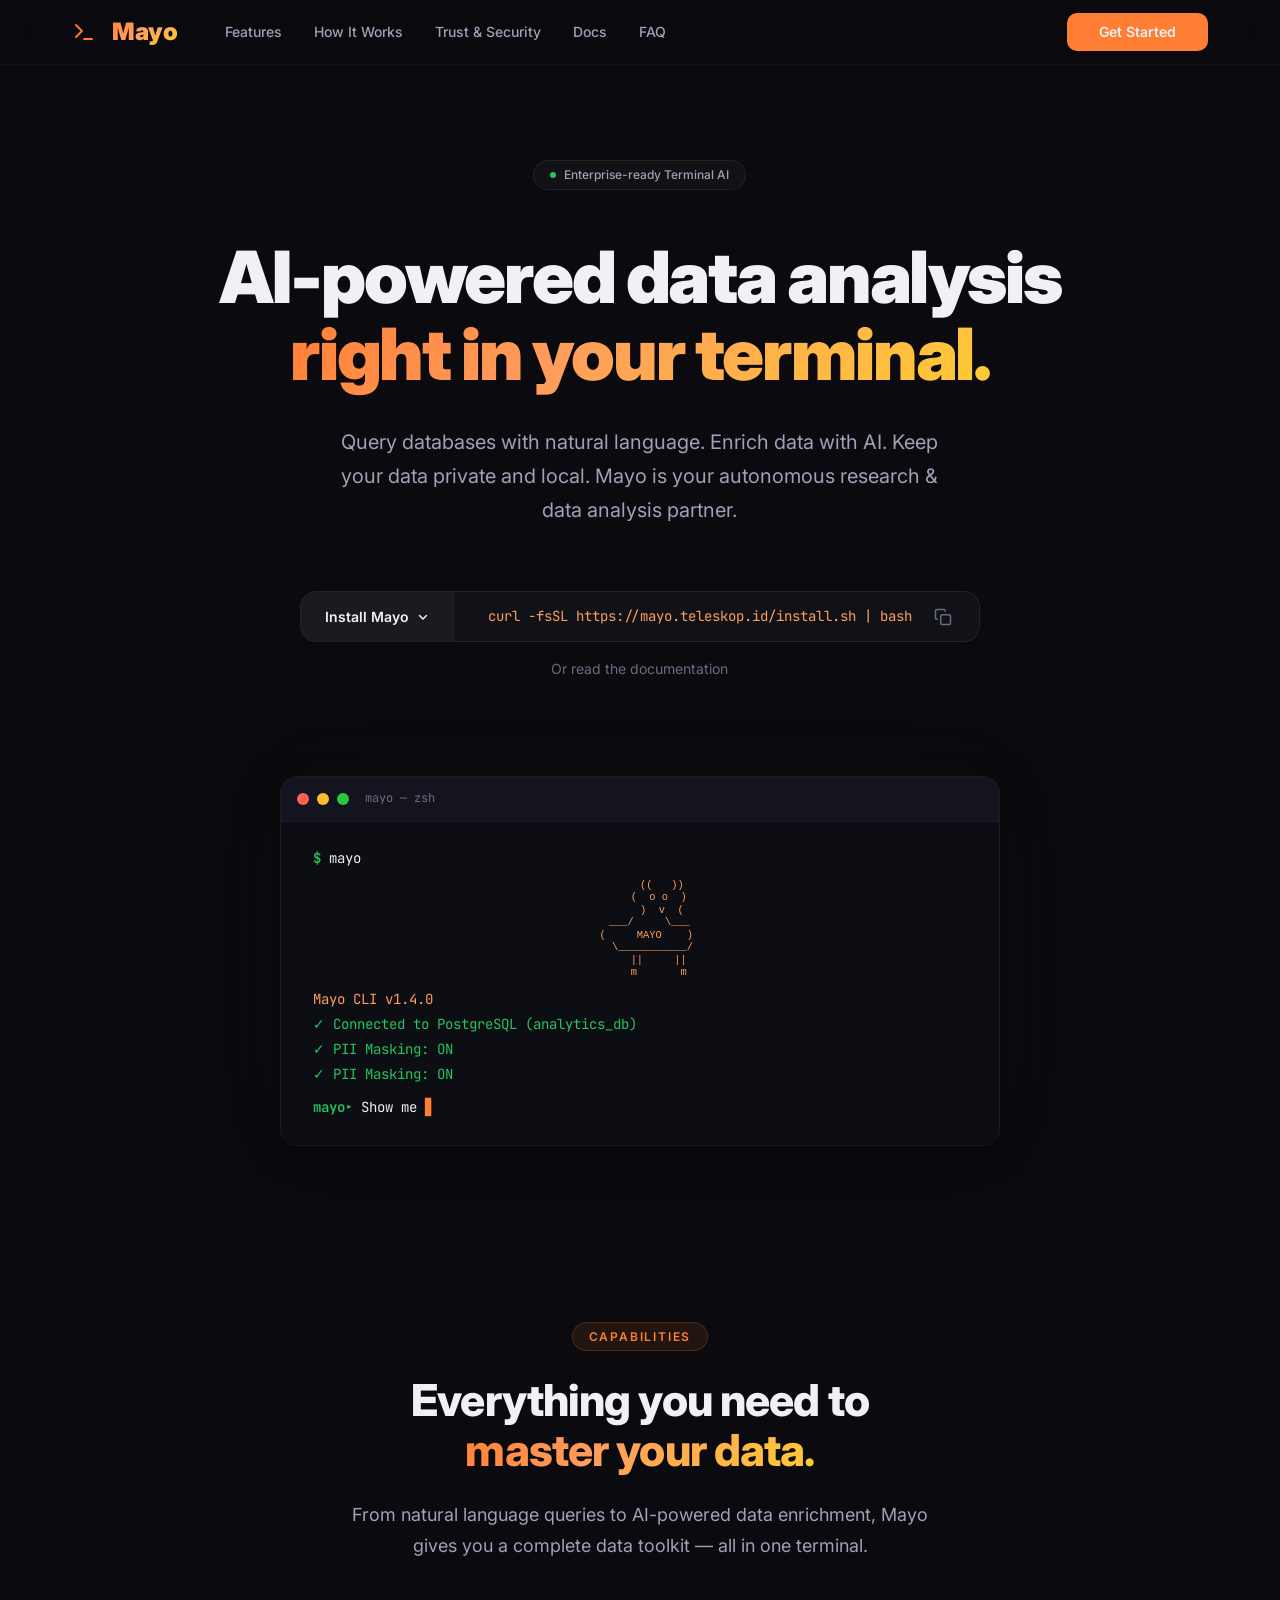
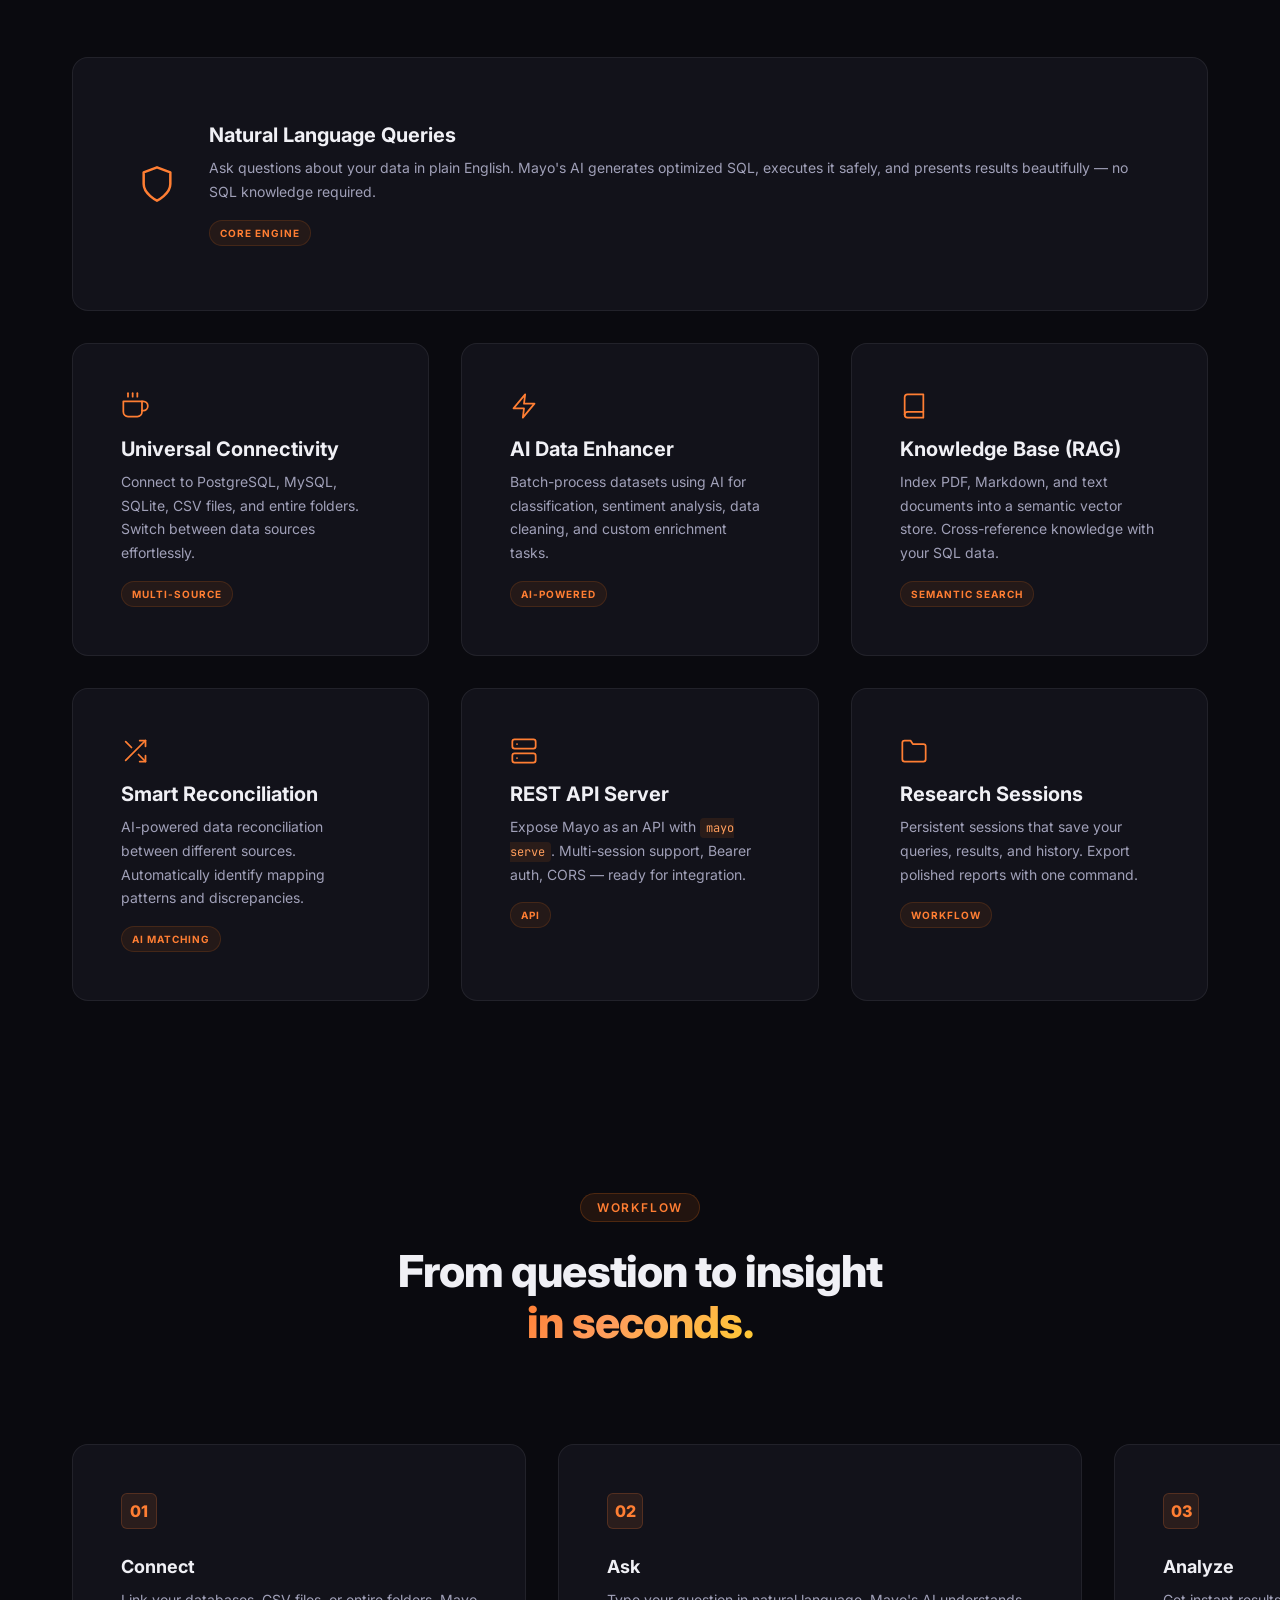
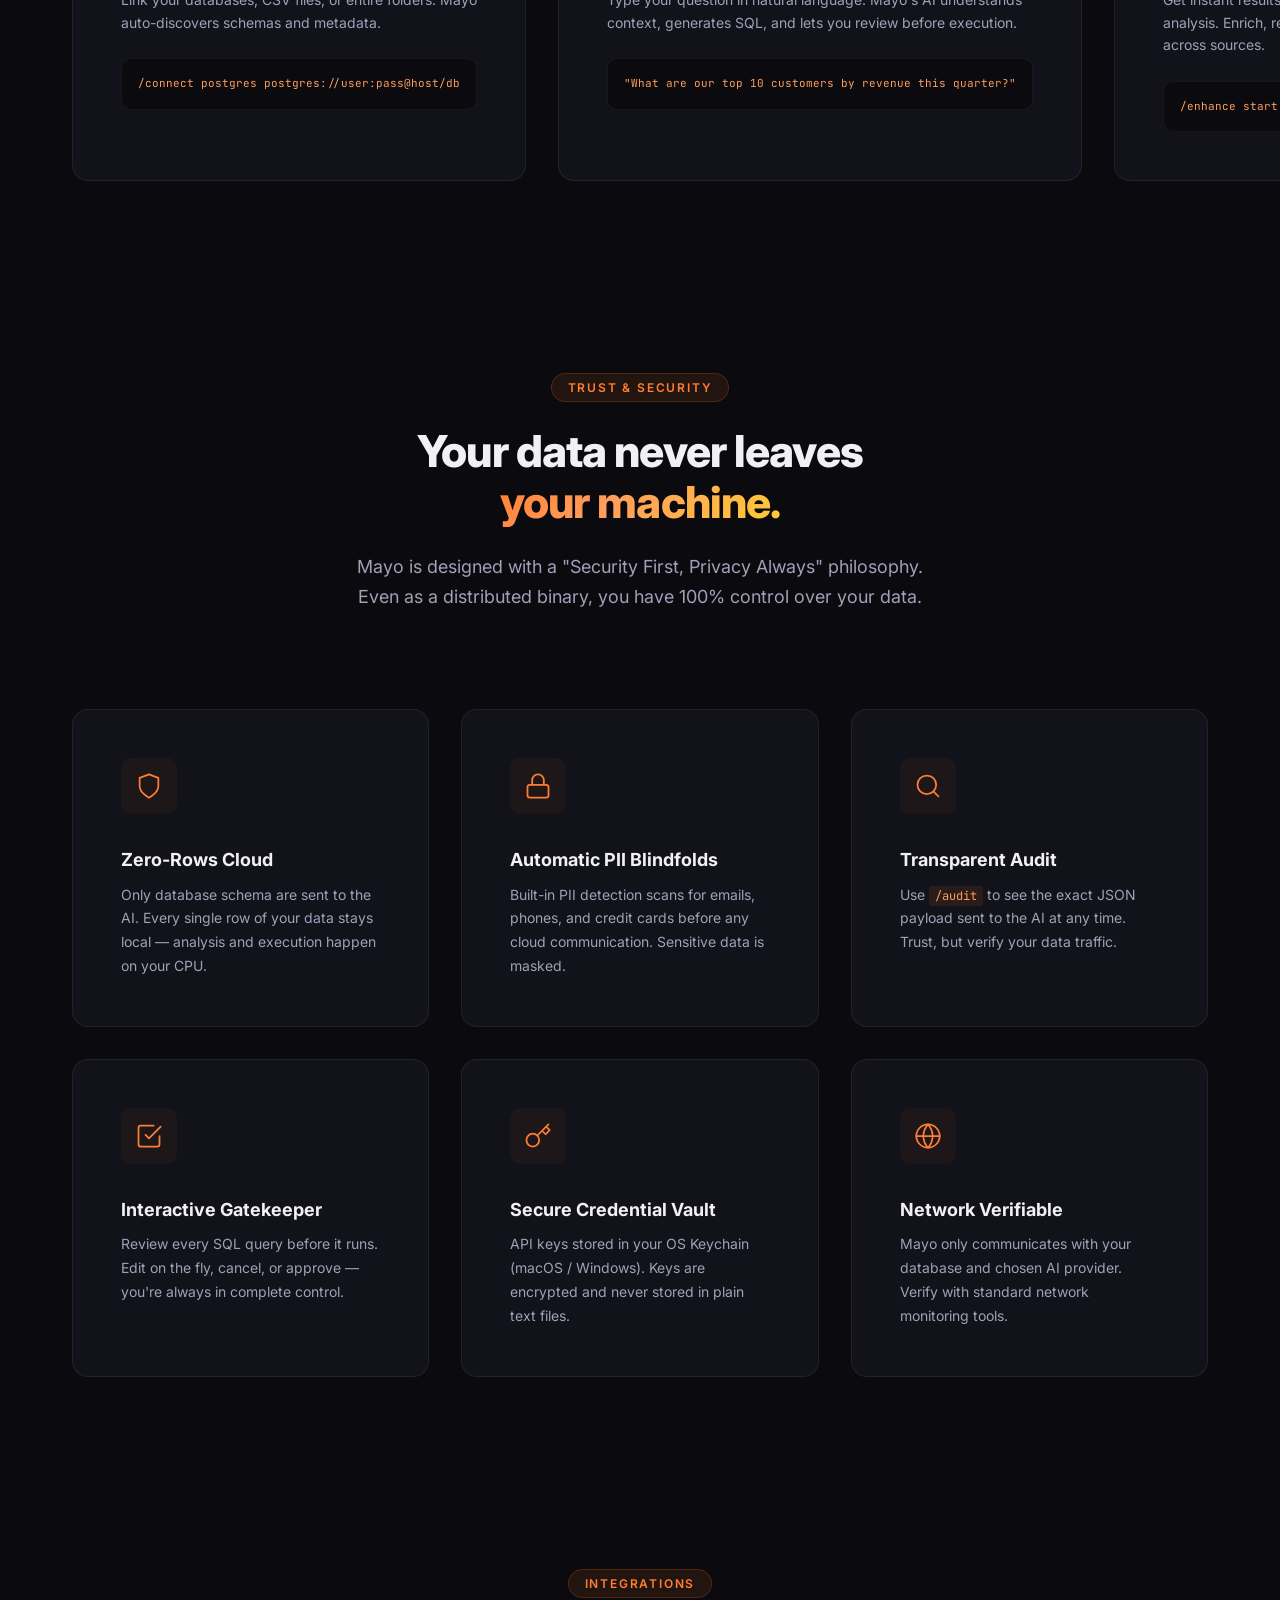
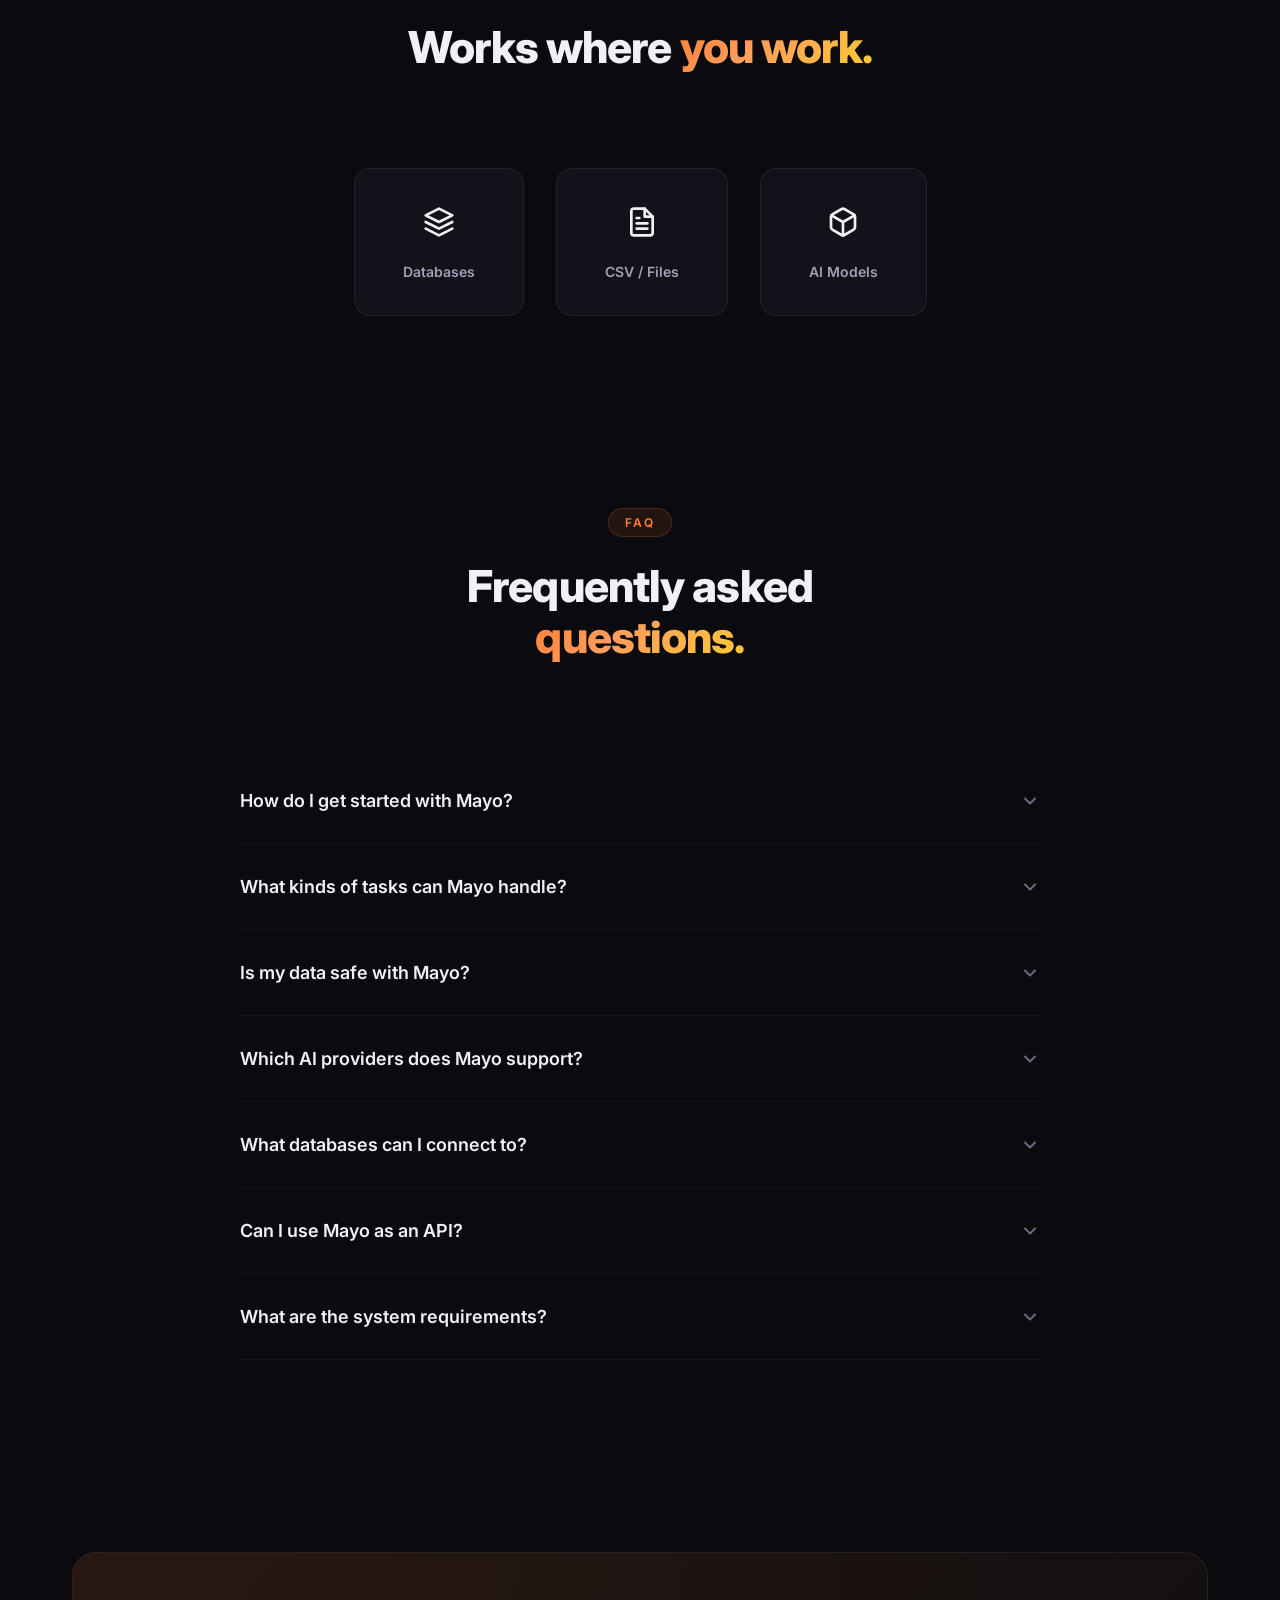
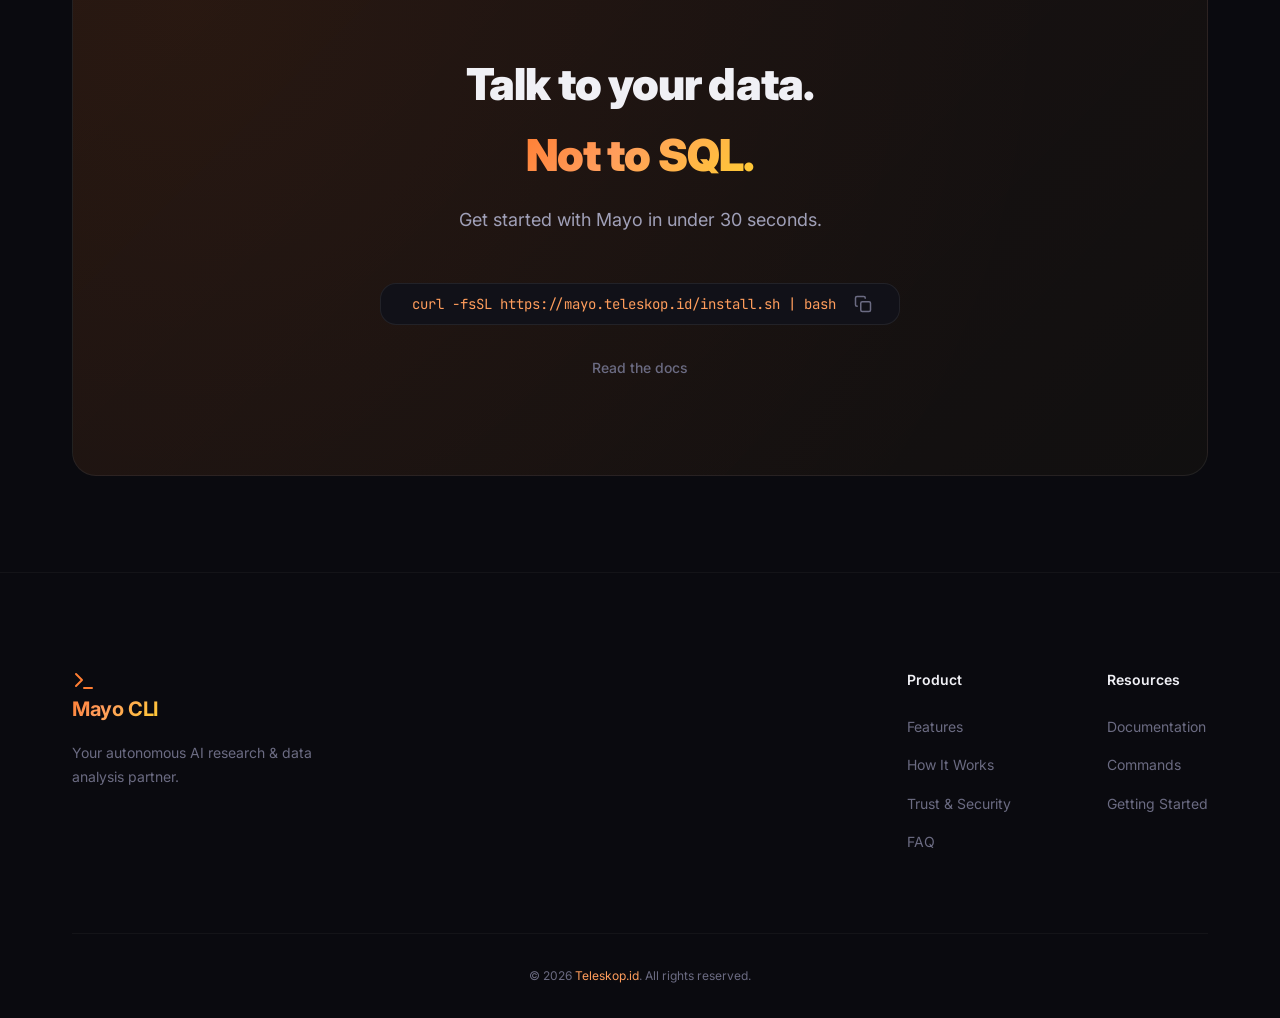
==== index.html @ 4281394a "init: first init" ====
<!DOCTYPE html>
<html lang="en">

<head>
  <meta charset="UTF-8" />
  <meta name="viewport" content="width=device-width, initial-scale=1.0" />
  <title>Mayo CLI — AI-Powered Data Analysis in Your Terminal</title>
  <meta name="description"
    content="Mayo CLI is your autonomous AI research & data analysis partner. Query databases with natural language, enrich data with AI, and keep everything private — all from your terminal." />
  <meta property="og:title" content="Mayo CLI — AI-Powered Data Analysis in Your Terminal" />
  <meta property="og:description"
    content="Your autonomous AI research & data analysis partner. Query, analyze, and enrich datasets with natural language." />
  <meta property="og:type" content="website" />
  <link rel="preconnect" href="https://fonts.googleapis.com" />
  <link rel="preconnect" href="https://fonts.gstatic.com" crossorigin />
  <link
    href="https://fonts.googleapis.com/css2?family=Inter:wght@300;400;500;600;700;800;900&family=JetBrains+Mono:wght@400;500;600&display=swap"
    rel="stylesheet" />
  <link rel="stylesheet" href="styles.css" />
</head>

<body>
  <!-- ===== NAVBAR ===== -->
  <nav class="navbar" id="navbar">
    <div class="nav-container">
      <a href="/" class="nav-logo">
        <span class="logo-icon">
          <svg width="24" height="24" viewBox="0 0 24 24" fill="none" stroke="currentColor" stroke-width="1.8"
            stroke-linecap="round" stroke-linejoin="round">
            <polyline points="4 17 10 11 4 5"></polyline>
            <line x1="12" y1="19" x2="20" y2="19"></line>
          </svg>
        </span>
        <span class="logo-text">Mayo</span>
      </a>
      <div class="nav-links">
        <a href="#features" class="nav-link">Features</a>
        <a href="#how-it-works" class="nav-link">How It Works</a>
        <a href="#trust" class="nav-link">Trust & Security</a>
        <a href="docs.html" class="nav-link">Docs</a>
        <a href="#faq" class="nav-link">FAQ</a>
      </div>
      <div class="nav-spacer" style="flex: 1;"></div>
      <a href="docs.html" class="nav-cta">
        Get Started
      </a>
      <button class="nav-mobile-toggle" id="mobileToggle" aria-label="Toggle navigation">
        <span></span><span></span><span></span>
      </button>
    </div>
    <!-- Mobile menu -->
    <div class="nav-mobile-menu" id="mobileMenu">
      <a href="#features" class="nav-link">Features</a>
      <a href="#how-it-works" class="nav-link">How It Works</a>
      <a href="#trust" class="nav-link">Trust & Security</a>
      <a href="docs.html" class="nav-link">Docs</a>
      <a href="#faq" class="nav-link">FAQ</a>
    </div>
  </nav>

  <!-- ===== HERO ===== -->
  <section class="hero" id="hero">
    <div class="hero-glow"></div>
    <div class="hero-pattern"></div>
    <div class="hero-container">
      <div class="hero-badge">
        <span class="badge-dot"></span>
        Enterprise-ready Terminal AI
      </div>
      <h1 class="hero-title">
        AI-powered data analysis<br />
        <span class="hero-gradient-text">right in your terminal.</span>
      </h1>
      <p class="hero-subtitle">
        Query databases with natural language. Enrich data with AI. Keep your data private and local.
        Mayo is your autonomous research & data analysis partner.
      </p>

      <!-- INSTALL COMMAND -->
      <div class="install-section" id="install">
        <div class="install-box">
          <div class="install-dropdown">
            <button class="install-dropdown-btn" id="installDropdownBtn">
              <span id="installLabel">Install Mayo</span>
              <svg width="12" height="12" viewBox="0 0 12 12" fill="currentColor">
                <path d="M2.5 4.5L6 8L9.5 4.5" stroke="currentColor" stroke-width="1.5" stroke-linecap="round"
                  stroke-linejoin="round" fill="none" />
              </svg>
            </button>
            <div class="install-dropdown-menu" id="installDropdownMenu">
              <button class="install-option active" data-cmd="curl -fsSL https://mayo.teleskop.id/install.sh | bash"
                data-label="macOS / Linux">macOS / Linux</button>
              <button class="install-option" data-cmd="mayo /wizard" data-label="Quick Init">Quick Init</button>
            </div>
          </div>
          <div class="install-command-wrap">
            <code class="install-command"
              id="installCommand">curl -fsSL https://mayo.teleskop.id/install.sh | bash</code>
            <button class="install-copy-btn" id="installCopyBtn" aria-label="Copy install command">
              <svg class="copy-icon" width="18" height="18" viewBox="0 0 24 24" fill="none" stroke="currentColor"
                stroke-width="2">
                <rect x="9" y="9" width="13" height="13" rx="2" ry="2" />
                <path d="M5 15H4a2 2 0 0 1-2-2V4a2 2 0 0 1 2-2h9a2 2 0 0 1 2 2v1" />
              </svg>
              <svg class="check-icon hidden" width="18" height="18" viewBox="0 0 24 24" fill="none"
                stroke="currentColor" stroke-width="2.5">
                <polyline points="20 6 9 17 4 12" />
              </svg>
            </button>
          </div>
        </div>
        <a href="docs.html" class="install-docs-link">Or read the documentation</a>
      </div>

      <!-- TERMINAL PREVIEW -->
      <div class="terminal-preview">
        <div class="terminal-bar">
          <div class="terminal-dots">
            <span class="dot red"></span>
            <span class="dot yellow"></span>
            <span class="dot green"></span>
          </div>
          <span class="terminal-title">mayo — zsh</span>
        </div>
        <div class="terminal-body" id="terminalBody">
          <div class="term-line">
            <span class="term-prompt">$</span>
            <span class="term-cmd" id="termCmd">mayo</span>
            <span class="term-cursor" id="termCursor">▊</span>
          </div>
          <div class="term-output hidden" id="termOutput">
            <pre class="ascii-art">
       ((   ))
      (  o o  )
       )  v  (
   ___/     \___
  (     MAYO    )
    \___________/
      ||     ||
      m       m</pre>
            <div class="term-line"><span class="term-info">Mayo CLI v1.4.0</span></div>
            <div class="term-line"><span class="term-success">✓ Connected to PostgreSQL (analytics_db)</span></div>
            <div class="term-line"><span class="term-success">✓ PII Masking: ON</span></div>
            <div class="term-line"><span class="term-success">✓ PII Masking: ON</span></div>
            <div class="term-line term-spacer"></div>
            <div class="term-line">
              <span class="term-prompt">mayo▸</span>
              <span class="term-user-input" id="termQuery"></span>
              <span class="term-cursor" id="termCursor2">▊</span>
            </div>
            <div class="term-response hidden" id="termResponse">
              <div class="term-line"><span class="term-muted">Generating SQL...</span></div>
              <div class="term-line"><span class="term-sql">SELECT department, COUNT(*) as total, AVG(salary) as
                  avg_salary</span></div>
              <div class="term-line"><span class="term-sql">FROM employees GROUP BY department ORDER BY total DESC LIMIT
                  10;</span></div>
              <div class="term-line term-spacer"></div>
              <div class="term-line"><span class="term-success">✓ 10 rows returned in 0.23s</span></div>
              <table class="term-table">
                <tr>
                  <th>department</th>
                  <th>total</th>
                  <th>avg_salary</th>
                </tr>
                <tr>
                  <td>Engineering</td>
                  <td>245</td>
                  <td>125,000</td>
                </tr>
                <tr>
                  <td>Sales</td>
                  <td>189</td>
                  <td>95,000</td>
                </tr>
                <tr>
                  <td>Marketing</td>
                  <td>134</td>
                  <td>88,000</td>
                </tr>
              </table>
            </div>
          </div>
        </div>
      </div>
    </div>
  </section>

  <!-- ===== FEATURES ===== -->
  <section class="features" id="features">
    <div class="section-container">
      <div class="section-header">
        <span class="section-tag">Capabilities</span>
        <h2 class="section-title">Everything you need to<br /><span class="gradient-text">master your data.</span></h2>
        <p class="section-subtitle">From natural language queries to AI-powered data enrichment, Mayo gives you a
          complete data toolkit — all in one terminal.</p>
      </div>
      <div class="features-grid">
        <div class="feature-card feature-card-large">
          <div class="feature-icon">
            <svg viewBox="0 0 24 24" fill="none" stroke="currentColor" stroke-width="1.5" stroke-linecap="round"
              stroke-linejoin="round">
              <path d="M12 22s8-4 8-10V5l-8-3-8 3v7c0 6 8 10 8 10z" />
            </svg>
          </div>
          <div class="feature-content">
            <h3>Natural Language Queries</h3>
            <p>Ask questions about your data in plain English. Mayo's AI generates optimized SQL, executes it safely,
              and presents results beautifully — no SQL knowledge required.</p>
            <div class="feature-tag">CORE ENGINE</div>
          </div>
        </div>
        <div class="feature-card">
          <div class="feature-icon">
            <svg viewBox="0 0 24 24" fill="none" stroke="currentColor" stroke-width="1.5" stroke-linecap="round"
              stroke-linejoin="round">
              <path d="M18 8h1a4 4 0 0 1 0 8h-1" />
              <path d="M2 8h16v9a4 4 0 0 1-4 4H6a4 4 0 0 1-4-4V8z" />
              <line x1="6" y1="1" x2="6" y2="4" />
              <line x1="10" y1="1" x2="10" y2="4" />
              <line x1="14" y1="1" x2="14" y2="4" />
            </svg>
          </div>
          <h3>Universal Connectivity</h3>
          <p>Connect to PostgreSQL, MySQL, SQLite, CSV files, and entire folders. Switch between data sources
            effortlessly.</p>
          <div class="feature-tag">MULTI-SOURCE</div>
        </div>
        <div class="feature-card">
          <div class="feature-icon">
            <svg viewBox="0 0 24 24" fill="none" stroke="currentColor" stroke-width="1.5" stroke-linecap="round"
              stroke-linejoin="round">
              <polygon points="13 2 3 14 12 14 11 22 21 10 12 10 13 2" />
            </svg>
          </div>
          <h3>AI Data Enhancer</h3>
          <p>Batch-process datasets using AI for classification, sentiment analysis, data cleaning, and custom
            enrichment tasks.</p>
          <div class="feature-tag">AI-POWERED</div>
        </div>
        <div class="feature-card">
          <div class="feature-icon">
            <svg viewBox="0 0 24 24" fill="none" stroke="currentColor" stroke-width="1.5" stroke-linecap="round"
              stroke-linejoin="round">
              <path d="M4 19.5A2.5 2.5 0 0 1 6.5 17H20" />
              <path d="M6.5 2H20v20H6.5A2.5 2.5 0 0 1 4 19.5v-15A2.5 2.5 0 0 1 6.5 2z" />
            </svg>
          </div>
          <h3>Knowledge Base (RAG)</h3>
          <p>Index PDF, Markdown, and text documents into a semantic vector store. Cross-reference knowledge with your
            SQL data.</p>
          <div class="feature-tag">SEMANTIC SEARCH</div>
        </div>
        <div class="feature-card">
          <div class="feature-icon">
            <svg viewBox="0 0 24 24" fill="none" stroke="currentColor" stroke-width="1.5" stroke-linecap="round"
              stroke-linejoin="round">
              <polyline points="16 3 21 3 21 8" />
              <line x1="4" y1="20" x2="21" y2="3" />
              <polyline points="21 16 21 21 16 21" />
              <line x1="15" y1="15" x2="21" y2="21" />
              <line x1="4" y1="4" x2="9" y2="9" />
            </svg>
          </div>
          <h3>Smart Reconciliation</h3>
          <p>AI-powered data reconciliation between different sources. Automatically identify mapping patterns and
            discrepancies.</p>
          <div class="feature-tag">AI MATCHING</div>
        </div>
        <div class="feature-card">
          <div class="feature-icon">
            <svg viewBox="0 0 24 24" fill="none" stroke="currentColor" stroke-width="1.5" stroke-linecap="round"
              stroke-linejoin="round">
              <rect x="2" y="2" width="20" height="8" rx="2" ry="2" />
              <rect x="2" y="14" width="20" height="8" rx="2" ry="2" />
              <line x1="6" y1="6" x2="6.01" y2="6" />
              <line x1="6" y1="18" x2="6.01" y2="18" />
            </svg>
          </div>
          <h3>REST API Server</h3>
          <p>Expose Mayo as an API with <code>mayo serve</code>. Multi-session support, Bearer auth, CORS — ready for
            integration.</p>
          <div class="feature-tag">API</div>
        </div>
        <div class="feature-card">
          <div class="feature-icon">
            <svg viewBox="0 0 24 24" fill="none" stroke="currentColor" stroke-width="1.5" stroke-linecap="round"
              stroke-linejoin="round">
              <path d="M22 19a2 2 0 0 1-2 2H4a2 2 0 0 1-2-2V5a2 2 0 0 1 2-2h5l2 3h9a2 2 0 0 1 2 2z" />
            </svg>
          </div>
          <h3>Research Sessions</h3>
          <p>Persistent sessions that save your queries, results, and history. Export polished reports with
            one command.</p>
          <div class="feature-tag">WORKFLOW</div>
        </div>
      </div>
    </div>
  </section>

  <!-- ===== HOW IT WORKS ===== -->
  <section class="how-it-works" id="how-it-works">
    <div class="section-container">
      <div class="section-header">
        <span class="section-tag">Workflow</span>
        <h2 class="section-title">From question to insight<br /><span class="gradient-text">in seconds.</span></h2>
      </div>
      <div class="steps-grid">
        <div class="step-card">
          <div class="step-number">01</div>
          <h3>Connect</h3>
          <p>Link your databases, CSV files, or entire folders. Mayo auto-discovers schemas and metadata.</p>
          <div class="step-code">
            <code>/connect postgres postgres://user:pass@host/db</code>
          </div>
        </div>
        <div class="step-card">
          <div class="step-number">02</div>
          <h3>Ask</h3>
          <p>Type your question in natural language. Mayo's AI understands context, generates SQL, and lets you review
            before execution.</p>
          <div class="step-code">
            <code>"What are our top 10 customers by revenue this quarter?"</code>
          </div>
        </div>
        <div class="step-card">
          <div class="step-number">03</div>
          <h3>Analyze</h3>
          <p>Get instant results with optional AI-powered analysis. Enrich, reconcile, and cross-reference across
            sources.</p>
          <div class="step-code">
            <code>/enhance start --prompt "Classify sentiment"</code>
          </div>
        </div>
        <div class="step-card">
          <div class="step-number">04</div>
          <h3>Share</h3>
          <p>Export beautiful markdown reports, share via API, or save results for later research sessions.</p>
          <div class="step-code">
            <code>/share quarterly_analysis.md</code>
          </div>
        </div>
      </div>
    </div>
  </section>

  <!-- ===== TRUST & SECURITY ===== -->
  <section class="trust" id="trust">
    <div class="section-container">
      <div class="section-header">
        <span class="section-tag">Trust & Security</span>
        <h2 class="section-title">Your data never leaves<br /><span class="gradient-text">your machine.</span></h2>
        <p class="section-subtitle">Mayo is designed with a "Security First, Privacy Always" philosophy. Even as a
          distributed binary, you have 100% control over your data.</p>
      </div>
      <div class="trust-grid">
        <div class="trust-card">
          <div class="trust-icon">
            <svg viewBox="0 0 24 24" fill="none" stroke="currentColor" stroke-width="1.5" stroke-linecap="round"
              stroke-linejoin="round">
              <path d="M12 22s8-4 8-10V5l-8-3-8 3v7c0 6 8 10 8 10z" />
            </svg>
          </div>
          <h3>Zero-Rows Cloud</h3>
          <p>Only database schema are sent to the AI. Every single row of your data stays local
            — analysis and execution happen on your CPU.</p>
        </div>
        <div class="trust-card">
          <div class="trust-icon">
            <svg viewBox="0 0 24 24" fill="none" stroke="currentColor" stroke-width="1.5" stroke-linecap="round"
              stroke-linejoin="round">
              <rect x="3" y="11" width="18" height="11" rx="2" ry="2" />
              <path d="M7 11V7a5 5 0 0 1 10 0v4" />
            </svg>
          </div>
          <h3>Automatic PII Blindfolds</h3>
          <p>Built-in PII detection scans for emails, phones, and credit cards before any cloud communication. Sensitive
            data is masked.</p>
        </div>
        <div class="trust-card">
          <div class="trust-icon">
            <svg viewBox="0 0 24 24" fill="none" stroke="currentColor" stroke-width="1.5" stroke-linecap="round"
              stroke-linejoin="round">
              <circle cx="11" cy="11" r="8" />
              <line x1="21" y1="21" x2="16.65" y2="16.65" />
            </svg>
          </div>
          <h3>Transparent Audit</h3>
          <p>Use <code>/audit</code> to see the exact JSON payload sent to the AI at any time. Trust, but verify your
            data traffic.</p>
        </div>
        <div class="trust-card">
          <div class="trust-icon">
            <svg viewBox="0 0 24 24" fill="none" stroke="currentColor" stroke-width="1.5" stroke-linecap="round"
              stroke-linejoin="round">
              <polyline points="9 11 12 14 22 4" />
              <path d="M21 12v7a2 2 0 0 1-2 2H5a2 2 0 0 1-2-2V5a2 2 0 0 1 2-2h11" />
            </svg>
          </div>
          <h3>Interactive Gatekeeper</h3>
          <p>Review every SQL query before it runs. Edit on the fly, cancel, or approve — you're always in complete
            control.</p>
        </div>
        <div class="trust-card">
          <div class="trust-icon">
            <svg viewBox="0 0 24 24" fill="none" stroke="currentColor" stroke-width="1.5" stroke-linecap="round"
              stroke-linejoin="round">
              <path
                d="M21 2l-2 2m-7.61 7.61a5.5 5.5 0 1 1-7.778 7.778 5.5 5.5 0 0 1 7.777-7.777zm0 0L15.5 7.5m0 0l3 3L22 7l-3-3m-3.5 3.5L19 4" />
            </svg>
          </div>
          <h3>Secure Credential Vault</h3>
          <p>API keys stored in your OS Keychain (macOS / Windows). Keys are encrypted and never stored in plain text
            files.</p>
        </div>
        <div class="trust-card">
          <div class="trust-icon">
            <svg viewBox="0 0 24 24" fill="none" stroke="currentColor" stroke-width="1.5" stroke-linecap="round"
              stroke-linejoin="round">
              <circle cx="12" cy="12" r="10" />
              <line x1="2" y1="12" x2="22" y2="12" />
              <path d="M12 2a15.3 15.3 0 0 1 4 10 15.3 15.3 0 0 1-4 10 15.3 15.3 0 0 1-4-10 15.3 15.3 0 0 1 4-10z" />
            </svg>
          </div>
          <h3>Network Verifiable</h3>
          <p>Mayo only communicates with your database and chosen AI provider. Verify with standard network monitoring
            tools.</p>
        </div>
      </div>
    </div>
  </section>

  <!-- ===== SUPPORTED INTEGRATIONS ===== -->
  <section class="integrations" id="integrations">
    <div class="section-container">
      <div class="section-header">
        <span class="section-tag">Integrations</span>
        <h2 class="section-title">Works where <span class="gradient-text">you work.</span></h2>
      </div>
      <div class="integrations-row">
        <div class="integration-item">
          <div class="integration-icon">
            <svg width="32" height="32" viewBox="0 0 24 24" fill="none" stroke="currentColor" stroke-width="2"
              stroke-linecap="round" stroke-linejoin="round">
              <path d="M12 2L2 7l10 5 10-5-10-5z"></path>
              <path d="M2 17l10 5 10-5"></path>
              <path d="M2 12l10 5 10-5"></path>
            </svg>
          </div>
          <span>Databases</span>
        </div>
        <div class="integration-item">
          <div class="integration-icon">
            <svg width="32" height="32" viewBox="0 0 24 24" fill="none" stroke="currentColor" stroke-width="2"
              stroke-linecap="round" stroke-linejoin="round">
              <path d="M14 2H6a2 2 0 0 0-2 2v16a2 2 0 0 0 2 2h12a2 2 0 0 0 2-2V8z"></path>
              <polyline points="14 2 14 8 20 8"></polyline>
              <line x1="16" y1="13" x2="8" y2="13"></line>
              <line x1="16" y1="17" x2="8" y2="17"></line>
              <polyline points="10 9 9 9 8 9"></polyline>
            </svg>
          </div>
          <span>CSV / Files</span>
        </div>
        <div class="integration-item">
          <div class="integration-icon">
            <svg width="32" height="32" viewBox="0 0 24 24" fill="none" stroke="currentColor" stroke-width="2"
              stroke-linecap="round" stroke-linejoin="round">
              <path
                d="M21 16V8a2 2 0 0 0-1-1.73l-7-4a2 2 0 0 0-2 0l-7 4A2 2 0 0 0 3 8v8a2 2 0 0 0 1 1.73l7 4a2 2 0 0 0 2 0l7-4A2 2 0 0 0 21 16z">
              </path>
              <polyline points="3.27 6.96 12 12.01 20.73 6.96"></polyline>
              <line x1="12" y1="22.08" x2="12" y2="12"></line>
            </svg>
          </div>
          <span>AI Models</span>
        </div>
      </div>
    </div>
  </section>

  <!-- ===== FAQ ===== -->
  <section class="faq" id="faq">
    <div class="section-container">
      <div class="section-header">
        <span class="section-tag">FAQ</span>
        <h2 class="section-title">Frequently asked<br /><span class="gradient-text">questions.</span></h2>
      </div>
      <div class="faq-list">
        <div class="faq-item">
          <button class="faq-question" id="faq-1">
            <span>How do I get started with Mayo?</span>
            <svg class="faq-chevron" width="20" height="20" viewBox="0 0 20 20" fill="none">
              <path d="M5 7.5L10 12.5L15 7.5" stroke="currentColor" stroke-width="2" stroke-linecap="round"
                stroke-linejoin="round" />
            </svg>
          </button>
          <div class="faq-answer">
            <p>Install Mayo via the install script, <code>go install</code>, or by building from source. Then run
              <code>mayo</code> to start the interactive shell and use <code>/wizard</code> for guided setup — it walks
              you through configuring your AI provider and connecting your first data source.
            </p>
          </div>
        </div>
        <div class="faq-item">
          <button class="faq-question" id="faq-2">
            <span>What kinds of tasks can Mayo handle?</span>
            <svg class="faq-chevron" width="20" height="20" viewBox="0 0 20 20" fill="none">
              <path d="M5 7.5L10 12.5L15 7.5" stroke="currentColor" stroke-width="2" stroke-linecap="round"
                stroke-linejoin="round" />
            </svg>
          </button>
          <div class="faq-answer">
            <p>Mayo handles natural language database queries, data reconciliation, AI-powered data enrichment
              (sentiment analysis, classification, cleaning), document indexing (RAG), cross-source JOINs (e.g.,
              Postgres + CSV), and polished report generation.</p>
          </div>
        </div>
        <div class="faq-item">
          <button class="faq-question" id="faq-3">
            <span>Is my data safe with Mayo?</span>
            <svg class="faq-chevron" width="20" height="20" viewBox="0 0 20 20" fill="none">
              <path d="M5 7.5L10 12.5L15 7.5" stroke="currentColor" stroke-width="2" stroke-linecap="round"
                stroke-linejoin="round" />
            </svg>
          </button>
          <div class="faq-answer">
            <p>Absolutely. Mayo operates with a "Zero-Rows Cloud" policy — only schema metadata leaves your machine. PII
              is automatically masked, credentials are stored in your OS keychain, and you can audit every payload sent
              to the AI. Your actual data rows never leave your local environment.</p>
          </div>
        </div>
        <div class="faq-item">
          <button class="faq-question" id="faq-4">
            <span>Which AI providers does Mayo support?</span>
            <svg class="faq-chevron" width="20" height="20" viewBox="0 0 20 20" fill="none">
              <path d="M5 7.5L10 12.5L15 7.5" stroke="currentColor" stroke-width="2" stroke-linecap="round"
                stroke-linejoin="round" />
            </svg>
          </button>
          <div class="faq-answer">
            <p>Mayo supports OpenAI (GPT-4, etc.), Google Gemini, Anthropic Claude, and Groq. You can switch providers
              and models at any time during a session using the <code>/model</code> command.</p>
          </div>
        </div>
        <div class="faq-item">
          <button class="faq-question" id="faq-5">
            <span>What databases can I connect to?</span>
            <svg class="faq-chevron" width="20" height="20" viewBox="0 0 20 20" fill="none">
              <path d="M5 7.5L10 12.5L15 7.5" stroke="currentColor" stroke-width="2" stroke-linecap="round"
                stroke-linejoin="round" />
            </svg>
          </button>
          <div class="faq-answer">
            <p>Mayo supports PostgreSQL, MySQL, SQLite databases, as well as CSV files and entire folders. You can
              connect multiple sources simultaneously and even perform cross-source JOINs via the in-memory engine.</p>
          </div>
        </div>
        <div class="faq-item">
          <button class="faq-question" id="faq-6">
            <span>Can I use Mayo as an API?</span>
            <svg class="faq-chevron" width="20" height="20" viewBox="0 0 20 20" fill="none">
              <path d="M5 7.5L10 12.5L15 7.5" stroke="currentColor" stroke-width="2" stroke-linecap="round"
                stroke-linejoin="round" />
            </svg>
          </button>
          <div class="faq-answer">
            <p>Yes! Run <code>mayo serve --port 8080</code> to start a secured REST API server with multi-session
              support, Bearer token authentication, and CORS. Integrate Mayo's capabilities into any application.</p>
          </div>
        </div>
        <div class="faq-item">
          <button class="faq-question" id="faq-7">
            <span>What are the system requirements?</span>
            <svg class="faq-chevron" width="20" height="20" viewBox="0 0 20 20" fill="none">
              <path d="M5 7.5L10 12.5L15 7.5" stroke="currentColor" stroke-width="2" stroke-linecap="round"
                stroke-linejoin="round" />
            </svg>
          </button>
          <div class="faq-answer">
            <p>Mayo requires macOS, Linux, or Windows with SQLite3 installed and an API key for at least one supported
              AI provider (OpenAI, Gemini, Anthropic, or Groq). If building from source, Go 1.21+ is required.</p>
          </div>
        </div>
      </div>
    </div>
  </section>

  <!-- ===== CTA BOTTOM ===== -->
  <section class="cta-bottom">
    <div class="section-container">
      <div class="cta-inner">
        <h2>Talk to your data.<br /><span class="gradient-text">Not to SQL.</span></h2>
        <p>Get started with Mayo in under 30 seconds.</p>
        <div class="install-box cta-install-box">
          <div class="install-command-wrap">
            <code class="install-command">curl -fsSL https://mayo.teleskop.id/install.sh | bash</code>
            <button class="install-copy-btn" id="ctaCopyBtn" aria-label="Copy install command">
              <svg class="copy-icon" width="18" height="18" viewBox="0 0 24 24" fill="none" stroke="currentColor"
                stroke-width="2">
                <rect x="9" y="9" width="13" height="13" rx="2" ry="2" />
                <path d="M5 15H4a2 2 0 0 1-2-2V4a2 2 0 0 1 2-2h9a2 2 0 0 1 2 2v1" />
              </svg>
              <svg class="check-icon hidden" width="18" height="18" viewBox="0 0 24 24" fill="none"
                stroke="currentColor" stroke-width="2.5">
                <polyline points="20 6 9 17 4 12" />
              </svg>
            </button>
          </div>
        </div>
        <div class="cta-links">
          <a href="docs.html" class="cta-link">Read the docs</a>
        </div>
      </div>
    </div>
  </section>

  <!-- ===== FOOTER ===== -->
  <footer class="footer">
    <div class="section-container">
      <div class="footer-inner">
        <div class="footer-brand">
          <span class="logo-icon">
            <svg width="24" height="24" viewBox="0 0 24 24" fill="none" stroke="currentColor" stroke-width="2"
              stroke-linecap="round" stroke-linejoin="round">
              <polyline points="4 17 10 11 4 5"></polyline>
              <line x1="12" y1="19" x2="20" y2="19"></line>
            </svg>
          </span>
          <span class="logo-text">Mayo CLI</span>
          <p class="footer-tagline">Your autonomous AI research & data analysis partner.</p>
        </div>
        <div class="footer-links-grid">
          <div class="footer-col">
            <h4>Product</h4>
            <a href="#features">Features</a>
            <a href="#how-it-works">How It Works</a>
            <a href="#trust">Trust & Security</a>
            <a href="#faq">FAQ</a>
          </div>
          <div class="footer-col">
            <h4>Resources</h4>
            <a href="docs.html">Documentation</a>
            <a href="docs.html#commands">Commands</a>
            <a href="docs.html#getting-started">Getting Started</a>
          </div>
        </div>
      </div>
      <div class="footer-bottom">
        <p>&copy; 2026 <a href="https://teleskop.id" target="_blank" rel="noopener">Teleskop.id</a>. All rights
          reserved.</p>
      </div>
    </div>
  </footer>

  <script src="main.js"></script>
</body>

</html>
---- styles.css ----
/* ================================================
   Mayo CLI — Design System & Styles
   ================================================ */

/* ===== CSS CUSTOM PROPERTIES ===== */
:root {
  /* Colors */
  --bg-primary: #0a0a0f;
  --bg-secondary: #111118;
  --bg-card: rgba(22, 22, 32, 0.7);
  --bg-card-hover: rgba(30, 30, 45, 0.85);
  --bg-glass: rgba(255, 255, 255, 0.03);

  --text-primary: #f0f0f5;
  --text-secondary: #a0a0b8;
  --text-muted: #6b6b82;

  --accent-1: #ff7e33;
  /* More vibrant orange */
  --accent-2: #ff9d5c;
  --accent-3: #ffcc33;
  --accent-glow: rgba(255, 126, 51, 0.12);
  --accent-glow-strong: rgba(255, 126, 51, 0.25);

  --border-subtle: rgba(255, 255, 255, 0.04);
  --border-card: rgba(255, 255, 255, 0.07);
  --border-hover: rgba(255, 126, 51, 0.4);

  --gradient-primary: linear-gradient(135deg, #ff7e33, #ffcc33);
  --gradient-hero: linear-gradient(135deg, #ff7e33 0%, #ff9d5c 40%, #ffcc33 100%);
  --gradient-subtle: linear-gradient(135deg, rgba(255, 126, 51, 0.08), rgba(255, 204, 51, 0.03));

  /* Spacing */
  --space-xs: 0.25rem;
  --space-sm: 0.5rem;
  --space-md: 1rem;
  --space-lg: 1.5rem;
  --space-xl: 2rem;
  --space-2xl: 3rem;
  --space-3xl: 4rem;
  --space-4xl: 6rem;

  /* Typography */
  --font-sans: 'Inter', -apple-system, BlinkMacSystemFont, sans-serif;
  --font-mono: 'JetBrains Mono', 'Fira Code', monospace;

  --text-xs: 0.75rem;
  --text-sm: 0.875rem;
  --text-base: 1rem;
  --text-lg: 1.125rem;
  --text-xl: 1.25rem;
  --text-2xl: 1.5rem;
  --text-3xl: 2rem;
  --text-4xl: 2.75rem;
  --text-5xl: 3.5rem;
  --text-6xl: 4.5rem;

  /* Borders & Radius */
  --radius-sm: 6px;
  --radius-md: 10px;
  --radius-lg: 16px;
  --radius-xl: 24px;
  --radius-full: 9999px;

  /* Transitions */
  --transition-fast: 0.15s ease;
  --transition-base: 0.25s ease;
  --transition-slow: 0.4s ease;

  /* Shadows */
  --shadow-sm: 0 1px 2px rgba(0, 0, 0, 0.3);
  --shadow-md: 0 4px 12px rgba(0, 0, 0, 0.4);
  --shadow-lg: 0 8px 30px rgba(0, 0, 0, 0.5);
  --shadow-glow: 0 0 40px rgba(249, 115, 22, 0.15);
}

/* ===== RESET & BASE ===== */
*,
*::before,
*::after {
  margin: 0;
  padding: 0;
  box-sizing: border-box;
}

html {
  scroll-behavior: smooth;
  -webkit-font-smoothing: antialiased;
  -moz-osx-font-smoothing: grayscale;
}

body {
  font-family: var(--font-sans);
  background-color: var(--bg-primary);
  color: var(--text-primary);
  line-height: 1.6;
  overflow-x: hidden;
}

a {
  color: inherit;
  text-decoration: none;
}

code {
  font-family: var(--font-mono);
  font-size: 0.9em;
}

img {
  max-width: 100%;
  display: block;
}

/* ===== UTILITY ===== */
.hidden {
  display: none !important;
}

.gradient-text,
.hero-gradient-text {
  background: var(--gradient-hero);
  -webkit-background-clip: text;
  -webkit-text-fill-color: transparent;
  background-clip: text;
}

.section-container {
  max-width: 1200px;
  margin: 0 auto;
  padding: 0 var(--space-xl);
}

.section-header {
  text-align: center;
  margin-bottom: var(--space-4xl);
}

.section-tag {
  display: inline-block;
  font-size: var(--text-xs);
  font-weight: 600;
  text-transform: uppercase;
  letter-spacing: 0.15em;
  color: var(--accent-1);
  background: rgba(249, 115, 22, 0.1);
  border: 1px solid rgba(249, 115, 22, 0.2);
  padding: var(--space-xs) var(--space-md);
  border-radius: var(--radius-full);
  margin-bottom: var(--space-lg);
}

.section-title {
  font-size: var(--text-4xl);
  font-weight: 800;
  line-height: 1.15;
  margin-bottom: var(--space-lg);
  letter-spacing: -0.02em;
}

.section-subtitle {
  font-size: var(--text-lg);
  color: var(--text-secondary);
  max-width: 600px;
  margin: 0 auto;
  line-height: 1.7;
}

/* ===== NAVBAR ===== */
.navbar {
  position: fixed;
  top: 0;
  left: 0;
  right: 0;
  z-index: 1000;
  background: rgba(10, 10, 15, 0.8);
  backdrop-filter: blur(20px);
  -webkit-backdrop-filter: blur(20px);
  border-bottom: 1px solid var(--border-subtle);
  transition: background var(--transition-base);
}

.nav-container {
  max-width: 1200px;
  margin: 0 auto;
  padding: 0 var(--space-xl);
  height: 64px;
  display: flex;
  align-items: center;
  justify-content: space-between;
}

.nav-logo {
  display: flex;
  align-items: center;
  gap: var(--space-md);
  font-weight: 800;
  font-size: var(--text-2xl);
  margin-right: var(--space-2xl);
}

.logo-icon {
  display: flex;
  align-items: center;
}

.logo-icon svg {
  width: 24px;
  height: 24px;
  color: var(--accent-1);
}

.logo-text {
  background: var(--gradient-hero);
  -webkit-background-clip: text;
  -webkit-text-fill-color: transparent;
  background-clip: text;
  font-weight: 900;
  letter-spacing: -0.02em;
}

.nav-links {
  display: flex;
  align-items: center;
  gap: var(--space-xl);
}

.nav-link {
  font-size: var(--text-sm);
  color: var(--text-secondary);
  font-weight: 500;
  transition: color var(--transition-fast);
  position: relative;
}

.nav-link:hover {
  color: var(--text-primary);
}

.nav-link::after {
  content: '';
  position: absolute;
  bottom: -4px;
  left: 0;
  width: 0;
  height: 2px;
  background: var(--gradient-primary);
  border-radius: 1px;
  transition: width var(--transition-base);
}

.nav-link:hover::after {
  width: 100%;
}

.nav-cta {
  display: flex;
  align-items: center;
  gap: var(--space-sm);
  font-size: var(--text-sm);
  font-weight: 600;
  color: var(--text-primary);
  padding: var(--space-sm) var(--space-xl);
  background: var(--accent-1);
  border-radius: var(--radius-md);
  transition: all var(--transition-fast);
  border: none;
}

.nav-cta:hover {
  background: var(--accent-2);
  transform: translateY(-2px);
  box-shadow: 0 8px 20px rgba(255, 126, 51, 0.4);
}

.nav-mobile-toggle {
  display: none;
  flex-direction: column;
  gap: 5px;
  background: none;
  border: none;
  cursor: pointer;
  padding: var(--space-sm);
}

.nav-mobile-toggle span {
  display: block;
  width: 22px;
  height: 2px;
  background: var(--text-secondary);
  border-radius: 1px;
  transition: all var(--transition-fast);
}

.nav-mobile-menu {
  display: none;
  flex-direction: column;
  gap: var(--space-md);
  padding: var(--space-lg) var(--space-xl) var(--space-xl);
  border-top: 1px solid var(--border-subtle);
}

.nav-mobile-menu.active {
  display: flex;
}

/* ===== HERO ===== */
.hero {
  position: relative;
  padding: 160px 0 80px;
  overflow: hidden;
  min-height: 100vh;
  display: flex;
  align-items: center;
}

.hero-pattern {
  position: absolute;
  top: 0;
  left: 0;
  right: 0;
  bottom: 0;
  background-image: radial-gradient(var(--border-subtle) 1px, transparent 1px);
  background-size: 32px 32px;
  mask-image: linear-gradient(to bottom, black, transparent);
  -webkit-mask-image: linear-gradient(to bottom, black, transparent);
  pointer-events: none;
  z-index: 0;
}

@keyframes pulseGlow {

  0%,
  100% {
    opacity: 0.5;
    transform: translateX(-50%) scale(1);
  }

  50% {
    opacity: 0.8;
    transform: translateX(-50%) scale(1.1);
  }
}

.hero-container {
  max-width: 1200px;
  margin: 0 auto;
  padding: 0 var(--space-xl);
  text-align: center;
  position: relative;
  z-index: 2;
  /* Bring above pattern */
}

.hero-badge {
  display: inline-flex;
  align-items: center;
  gap: var(--space-sm);
  font-size: var(--text-xs);
  font-weight: 500;
  color: var(--text-secondary);
  background: var(--bg-glass);
  border: 1px solid var(--border-card);
  padding: var(--space-xs) var(--space-md);
  border-radius: var(--radius-full);
  margin-bottom: var(--space-2xl);
  animation: fadeInUp 0.6s ease;
}

.badge-dot {
  width: 6px;
  height: 6px;
  border-radius: 50%;
  background: #22c55e;
  animation: blink 2s infinite;
}

@keyframes blink {

  0%,
  100% {
    opacity: 1;
  }

  50% {
    opacity: 0.3;
  }
}

.hero-title {
  font-size: var(--text-6xl);
  font-weight: 900;
  line-height: 1.08;
  letter-spacing: -0.03em;
  margin-bottom: var(--space-xl);
  animation: fadeInUp 0.6s ease 0.1s both;
}

.hero-subtitle {
  font-size: var(--text-xl);
  color: var(--text-secondary);
  max-width: 640px;
  margin: 0 auto var(--space-3xl);
  line-height: 1.7;
  animation: fadeInUp 0.6s ease 0.2s both;
}

@keyframes fadeInUp {
  from {
    opacity: 0;
    transform: translateY(20px);
  }

  to {
    opacity: 1;
    transform: translateY(0);
  }
}

/* ===== INSTALL SECTION ===== */
.install-section {
  margin-bottom: var(--space-4xl);
  animation: fadeInUp 0.6s ease 0.3s both;
}

.install-box {
  display: flex;
  align-items: stretch;
  background: var(--bg-secondary);
  border: 1px solid var(--border-card);
  border-radius: var(--radius-lg);
  max-width: 680px;
  margin: 0 auto;
  overflow: hidden;
  transition: border-color var(--transition-base), box-shadow var(--transition-base);
}

.install-box:hover {
  border-color: var(--border-hover);
  box-shadow: var(--shadow-glow);
}

.install-dropdown {
  position: relative;
  flex-shrink: 0;
}

.install-dropdown-btn {
  display: flex;
  align-items: center;
  gap: var(--space-sm);
  height: 100%;
  padding: var(--space-md) var(--space-lg);
  background: rgba(255, 255, 255, 0.04);
  border: none;
  border-right: 1px solid var(--border-subtle);
  color: var(--text-primary);
  font-family: var(--font-sans);
  font-size: var(--text-sm);
  font-weight: 600;
  cursor: pointer;
  transition: background var(--transition-fast);
  white-space: nowrap;
}

.install-dropdown-btn:hover {
  background: rgba(255, 255, 255, 0.08);
}

.install-dropdown-menu {
  display: none;
  position: absolute;
  top: calc(100% + 4px);
  left: 0;
  background: var(--bg-secondary);
  border: 1px solid var(--border-card);
  border-radius: var(--radius-md);
  min-width: 200px;
  overflow: hidden;
  z-index: 100;
  box-shadow: var(--shadow-lg);
}

.install-dropdown-menu.open {
  display: block;
}

.install-option {
  display: block;
  width: 100%;
  padding: var(--space-md) var(--space-lg);
  background: none;
  border: none;
  color: var(--text-secondary);
  font-family: var(--font-sans);
  font-size: var(--text-sm);
  text-align: left;
  cursor: pointer;
  transition: all var(--transition-fast);
}

.install-option:hover,
.install-option.active {
  background: var(--accent-glow);
  color: var(--text-primary);
}

.install-option.active {
  font-weight: 600;
}

.install-command-wrap {
  flex: 1;
  display: flex;
  align-items: center;
  padding: 0 var(--space-md) 0 var(--space-lg);
  min-width: 0;
}

.install-command {
  flex: 1;
  font-family: var(--font-mono);
  font-size: var(--text-sm);
  color: var(--accent-2);
  white-space: nowrap;
  overflow: hidden;
  text-overflow: ellipsis;
  user-select: all;
}

.install-copy-btn {
  flex-shrink: 0;
  display: flex;
  align-items: center;
  justify-content: center;
  width: 40px;
  height: 40px;
  background: none;
  border: none;
  color: var(--text-muted);
  cursor: pointer;
  border-radius: var(--radius-sm);
  transition: all var(--transition-fast);
}

.install-copy-btn:hover {
  color: var(--text-primary);
  background: rgba(255, 255, 255, 0.06);
}

.install-copy-btn .check-icon {
  color: #22c55e;
}

.install-docs-link {
  display: block;
  margin-top: var(--space-md);
  font-size: var(--text-sm);
  color: var(--text-muted);
  transition: color var(--transition-fast);
}

.install-docs-link:hover {
  color: var(--accent-2);
}

/* ===== TERMINAL PREVIEW ===== */
.terminal-preview {
  max-width: 720px;
  margin: 0 auto;
  border-radius: var(--radius-lg);
  overflow: hidden;
  border: 1px solid var(--border-card);
  box-shadow: var(--shadow-lg), 0 0 80px rgba(249, 115, 22, 0.05);
  animation: fadeInUp 0.6s ease 0.4s both;
}

.terminal-bar {
  display: flex;
  align-items: center;
  padding: 12px 16px;
  background: #14141e;
  border-bottom: 1px solid var(--border-subtle);
}

.terminal-dots {
  display: flex;
  gap: 8px;
  margin-right: 16px;
}

.dot {
  width: 12px;
  height: 12px;
  border-radius: 50%;
}

.dot.red {
  background: #ff5f57;
}

.dot.yellow {
  background: #febc2e;
}

.dot.green {
  background: #28c840;
}

.terminal-title {
  font-size: var(--text-xs);
  color: var(--text-muted);
  font-family: var(--font-mono);
}

.terminal-body {
  background: #0d0d14;
  padding: var(--space-lg) var(--space-xl);
  min-height: 300px;
  font-family: var(--font-mono);
  font-size: var(--text-sm);
  line-height: 1.8;
}

.term-line {
  display: flex;
  gap: var(--space-sm);
  align-items: baseline;
}

.term-prompt {
  color: #22c55e;
  font-weight: 600;
  flex-shrink: 0;
}

.term-cmd {
  color: var(--text-primary);
}

.term-cursor {
  color: var(--accent-1);
  animation: cursorBlink 1s step-end infinite;
}

@keyframes cursorBlink {

  0%,
  100% {
    opacity: 1;
  }

  50% {
    opacity: 0;
  }
}

.term-info {
  color: var(--accent-2);
}

.term-success {
  color: #22c55e;
}

.term-muted {
  color: var(--text-muted);
}

.term-sql {
  color: #7dd3fc;
}

.term-user-input {
  color: var(--text-primary);
}

.term-spacer {
  height: 8px;
}

.ascii-art {
  color: var(--accent-2);
  font-size: 0.65rem;
  line-height: 1.2;
  margin: var(--space-sm) 0;
  opacity: 0.8;
}

.term-table {
  margin-top: var(--space-sm);
  border-collapse: collapse;
  font-size: var(--text-xs);
  width: auto;
}

.term-table th,
.term-table td {
  padding: 2px 16px 2px 0;
  text-align: left;
  white-space: nowrap;
}

.term-table th {
  color: var(--text-muted);
  font-weight: 500;
  border-bottom: 1px solid var(--border-subtle);
}

.term-table td {
  color: var(--text-secondary);
}

/* ===== FEATURES ===== */
.features {
  padding: var(--space-4xl) 0;
  position: relative;
}

.features-grid {
  display: grid;
  grid-template-columns: repeat(3, 1fr);
  gap: var(--space-xl);
}

.feature-card {
  background: var(--bg-card);
  border: 1px solid var(--border-card);
  border-radius: var(--radius-lg);
  padding: var(--space-2xl);
  transition: all var(--transition-base);
  position: relative;
  overflow: hidden;
}

.feature-card::before {
  content: '';
  position: absolute;
  top: 0;
  left: 0;
  right: 0;
  height: 2px;
  background: var(--gradient-primary);
  opacity: 0;
  transition: opacity var(--transition-base);
}

.feature-card:hover {
  background: var(--bg-card-hover);
  border-color: var(--border-hover);
  transform: translateY(-4px);
  box-shadow: var(--shadow-glow);
}

.feature-card:hover::before {
  opacity: 1;
}

.feature-card-large {
  grid-column: span 3;
  display: flex;
  gap: var(--space-xl);
  align-items: center;
  padding: var(--space-3xl);
}

.feature-card-large .feature-content {
  flex: 1;
}

.feature-card-large .feature-icon {
  font-size: 3rem;
  margin-bottom: 0;
  flex-shrink: 0;
}

.feature-icon {
  color: var(--accent-1);
  margin-bottom: var(--space-md);
  display: flex;
  align-items: center;
}

.feature-icon svg {
  width: 28px;
  height: 28px;
  stroke-width: 1.5px;
}

.feature-card-large .feature-icon svg {
  width: 40px;
  height: 40px;
  stroke-width: 1.5px;
}

.feature-card-large h3 {
  font-size: var(--text-2xl);
}

.feature-icon {
  font-size: 2rem;
  margin-bottom: var(--space-md);
}

.feature-card h3 {
  font-size: var(--text-xl);
  font-weight: 700;
  margin-bottom: var(--space-sm);
  color: var(--text-primary);
  line-height: 1.3;
}

.feature-card p {
  color: var(--text-secondary);
  font-size: var(--text-sm);
  line-height: 1.7;
}

.feature-card code {
  background: rgba(249, 115, 22, 0.1);
  color: var(--accent-2);
  padding: 2px 6px;
  border-radius: 4px;
  font-size: var(--text-xs);
}

.feature-tag {
  display: inline-flex;
  align-items: center;
  margin-top: var(--space-md);
  font-size: 10px;
  font-weight: 700;
  color: var(--accent-1);
  background: rgba(249, 115, 22, 0.08);
  padding: 4px 10px;
  border-radius: var(--radius-full);
  text-transform: uppercase;
  letter-spacing: 0.1em;
  white-space: nowrap;
  border: 1px solid rgba(249, 115, 22, 0.15);
}

/* ===== HOW IT WORKS ===== */
.how-it-works {
  padding: var(--space-4xl) 0;
}

.steps-grid {
  display: grid;
  grid-template-columns: repeat(4, 1fr);
  gap: var(--space-xl);
}

.step-card {
  position: relative;
  padding: var(--space-2xl);
  background: var(--bg-card);
  border: 1px solid var(--border-card);
  border-radius: var(--radius-lg);
  transition: all var(--transition-base);
}

.step-card:hover {
  background: var(--bg-card-hover);
  border-color: var(--border-hover);
  transform: translateY(-4px);
}

.step-number {
  font-size: var(--text-base);
  font-weight: 800;
  color: var(--accent-1);
  background: rgba(255, 126, 51, 0.1);
  border: 1px solid rgba(255, 126, 51, 0.2);
  width: 36px;
  height: 36px;
  display: flex;
  align-items: center;
  justify-content: center;
  border-radius: var(--radius-sm);
  margin-bottom: var(--space-lg);
  line-height: 1;
}

.step-card h3 {
  font-size: var(--text-lg);
  font-weight: 700;
  margin-bottom: var(--space-sm);
}

.step-card p {
  font-size: var(--text-sm);
  color: var(--text-secondary);
  line-height: 1.6;
  margin-bottom: var(--space-lg);
}

.step-code {
  padding: var(--space-md);
  background: rgba(0, 0, 0, 0.4);
  border: 1px solid rgba(255, 255, 255, 0.05);
  border-radius: var(--radius-md);
  overflow-x: auto;
  min-width: 0;
  /* Important for grid responsiveness */
}

.step-code code {
  display: block;
  font-size: 11px;
  color: var(--accent-2);
  white-space: nowrap;
}

/* ===== TRUST ===== */
.trust {
  padding: var(--space-4xl) 0;
}

.trust-grid {
  display: grid;
  grid-template-columns: repeat(3, 1fr);
  gap: var(--space-xl);
}

.trust-card {
  background: var(--bg-card);
  border: 1px solid var(--border-card);
  border-radius: var(--radius-lg);
  padding: var(--space-2xl);
  transition: all var(--transition-base);
}

.trust-card:hover {
  background: var(--bg-card-hover);
  border-color: var(--border-hover);
  transform: translateY(-4px);
}

.trust-icon {
  margin-bottom: var(--space-xl);
  display: flex;
  align-items: center;
  justify-content: center;
  width: 56px;
  height: 56px;
  background: rgba(249, 115, 22, 0.05);
  border-radius: var(--radius-md);
  color: var(--accent-1);
}

.trust-icon svg {
  width: 28px;
  height: 28px;
  stroke-width: 1.5px;
}

.trust-card h3 {
  font-size: var(--text-lg);
  font-weight: 700;
  margin-bottom: var(--space-sm);
}

.trust-card p {
  font-size: var(--text-sm);
  color: var(--text-secondary);
  line-height: 1.7;
}

.trust-card code {
  background: rgba(249, 115, 22, 0.1);
  color: var(--accent-2);
  padding: 2px 6px;
  border-radius: 4px;
  font-size: var(--text-xs);
}

/* ===== INTEGRATIONS ===== */
.integrations {
  padding: var(--space-4xl) 0;
}

.integrations-row {
  display: flex;
  justify-content: center;
  flex-wrap: wrap;
  gap: var(--space-xl);
}

.integration-item {
  display: flex;
  flex-direction: column;
  align-items: center;
  gap: var(--space-sm);
  padding: var(--space-xl) var(--space-2xl);
  background: var(--bg-card);
  border: 1px solid var(--border-card);
  border-radius: var(--radius-lg);
  transition: all var(--transition-base);
  min-width: 120px;
}

.integration-item:hover {
  border-color: var(--border-hover);
  transform: translateY(-4px);
  box-shadow: var(--shadow-glow);
}

.integration-icon {
  font-size: 2rem;
}

.integration-item span {
  font-size: var(--text-sm);
  font-weight: 600;
  color: var(--text-secondary);
}

/* ===== FAQ ===== */
.faq {
  padding: var(--space-4xl) 0;
}

.faq-list {
  max-width: 800px;
  margin: 0 auto;
}

.faq-item {
  border-bottom: 1px solid var(--border-subtle);
}

.faq-question {
  display: flex;
  align-items: center;
  justify-content: space-between;
  width: 100%;
  padding: var(--space-xl) 0;
  background: none;
  border: none;
  color: var(--text-primary);
  font-family: var(--font-sans);
  font-size: var(--text-lg);
  font-weight: 600;
  text-align: left;
  cursor: pointer;
  transition: color var(--transition-fast);
}

.faq-question:hover {
  color: var(--accent-2);
}

.faq-chevron {
  flex-shrink: 0;
  color: var(--text-muted);
  transition: transform var(--transition-base);
}

.faq-item.open .faq-chevron {
  transform: rotate(180deg);
}

.faq-answer {
  max-height: 0;
  overflow: hidden;
  transition: max-height var(--transition-slow), padding var(--transition-slow);
}

.faq-item.open .faq-answer {
  max-height: 300px;
  padding-bottom: var(--space-xl);
}

.faq-answer p {
  color: var(--text-secondary);
  font-size: var(--text-base);
  line-height: 1.8;
}

.faq-answer code {
  background: rgba(249, 115, 22, 0.1);
  color: var(--accent-2);
  padding: 2px 6px;
  border-radius: 4px;
  font-size: var(--text-sm);
}

/* ===== CTA BOTTOM ===== */
.cta-bottom {
  padding: var(--space-4xl) 0;
}

.cta-inner {
  text-align: center;
  padding: var(--space-4xl) var(--space-2xl);
  background: var(--gradient-subtle);
  border: 1px solid var(--border-card);
  border-radius: var(--radius-xl);
  position: relative;
  overflow: hidden;
}

.cta-inner::before {
  content: '';
  position: absolute;
  top: -50%;
  left: -50%;
  width: 200%;
  height: 200%;
  background: radial-gradient(circle at 30% 30%, rgba(249, 115, 22, 0.06) 0%, transparent 50%);
  pointer-events: none;
}

.cta-inner h2 {
  font-size: var(--text-4xl);
  font-weight: 900;
  letter-spacing: -0.02em;
  margin-bottom: var(--space-md);
  position: relative;
}

.cta-inner p {
  font-size: var(--text-lg);
  color: var(--text-secondary);
  margin-bottom: var(--space-2xl);
  position: relative;
}

.cta-install-box {
  max-width: 520px;
  margin: 0 auto var(--space-xl);
  position: relative;
}

.cta-links {
  display: flex;
  align-items: center;
  justify-content: center;
  gap: var(--space-md);
  position: relative;
}

.cta-link {
  color: var(--text-muted);
  font-size: var(--text-sm);
  font-weight: 500;
  transition: color var(--transition-fast);
}

.cta-link:hover {
  color: var(--accent-2);
}

.cta-sep {
  color: var(--text-muted);
}

/* ===== FOOTER ===== */
.footer {
  padding: var(--space-4xl) 0 var(--space-xl);
  border-top: 1px solid var(--border-subtle);
}

.footer-inner {
  display: flex;
  justify-content: space-between;
  margin-bottom: var(--space-3xl);
}

.footer-brand {
  max-width: 280px;
}

.footer-brand .logo-icon {
  font-size: 1.2rem;
}

.footer-brand .logo-text {
  font-size: var(--text-xl);
  font-weight: 700;
}

.footer-tagline {
  margin-top: var(--space-md);
  font-size: var(--text-sm);
  color: var(--text-muted);
  line-height: 1.7;
}

.footer-links-grid {
  display: flex;
  gap: var(--space-4xl);
}

.footer-col h4 {
  font-size: var(--text-sm);
  font-weight: 600;
  color: var(--text-primary);
  margin-bottom: var(--space-lg);
}

.footer-col a {
  display: block;
  font-size: var(--text-sm);
  color: var(--text-muted);
  margin-bottom: var(--space-md);
  transition: color var(--transition-fast);
}

.footer-col a:hover {
  color: var(--accent-2);
}

.footer-bottom {
  padding-top: var(--space-xl);
  border-top: 1px solid var(--border-subtle);
  text-align: center;
}

.footer-bottom p {
  font-size: var(--text-xs);
  color: var(--text-muted);
}

.footer-bottom a {
  color: var(--accent-2);
  transition: color var(--transition-fast);
}

.footer-bottom a:hover {
  color: var(--accent-1);
}

/* ===== RESPONSIVE ===== */
@media (max-width: 1024px) {
  .hero-title {
    font-size: var(--text-5xl);
  }

  .features-grid {
    grid-template-columns: repeat(2, 1fr);
  }

  .feature-card-large {
    grid-column: span 2;
  }

  .steps-grid {
    grid-template-columns: repeat(2, 1fr);
  }

  .trust-grid {
    grid-template-columns: repeat(2, 1fr);
  }
}

@media (max-width: 768px) {

  .nav-links,
  .nav-cta {
    display: none;
  }

  .nav-mobile-toggle {
    display: flex;
  }

  .hero {
    padding: 120px 0 60px;
    min-height: auto;
  }

  .hero-title {
    font-size: var(--text-3xl);
  }

  .hero-subtitle {
    font-size: var(--text-base);
  }

  .section-title {
    font-size: var(--text-3xl);
  }

  .install-box {
    flex-direction: column;
  }

  .install-dropdown-btn {
    border-right: none;
    border-bottom: 1px solid var(--border-subtle);
    justify-content: center;
    padding: var(--space-md);
  }

  .install-command-wrap {
    padding: var(--space-md);
  }

  .features-grid {
    grid-template-columns: 1fr;
  }

  .feature-card-large {
    grid-column: span 1;
    grid-template-columns: 1fr;
  }

  .steps-grid {
    grid-template-columns: 1fr;
    gap: var(--space-md);
  }

  .step-card {
    padding: var(--space-xl);
  }

  .trust-grid {
    grid-template-columns: 1fr;
  }

  .footer-inner {
    flex-direction: column;
    gap: var(--space-2xl);
  }

  .footer-links-grid {
    flex-wrap: wrap;
    gap: var(--space-2xl);
  }

  .cta-inner h2 {
    font-size: var(--text-3xl);
  }
}

@media (max-width: 480px) {
  .hero-title {
    font-size: var(--text-2xl);
  }

  .integrations-row {
    gap: var(--space-md);
  }

  .integration-item {
    min-width: 80px;
    padding: var(--space-md) var(--space-lg);
  }
}

/* ===== DOCS PAGE SHARED STYLES ===== */
.docs-layout {
  display: flex;
  min-height: 100vh;
  padding-top: 64px;
}

.docs-sidebar {
  width: 260px;
  position: fixed;
  top: 64px;
  left: 0;
  bottom: 0;
  background: var(--bg-secondary);
  border-right: 1px solid var(--border-subtle);
  overflow-y: auto;
  padding: var(--space-xl) 0;
  z-index: 100;
}

.docs-sidebar-inner {
  padding: 0 var(--space-lg);
}

.docs-sidebar h3 {
  font-size: var(--text-xs);
  font-weight: 700;
  color: var(--text-muted);
  text-transform: uppercase;
  letter-spacing: 0.12em;
  margin-bottom: var(--space-md);
  margin-top: var(--space-xl);
  padding: 0 var(--space-md);
}

.docs-sidebar h3:first-child {
  margin-top: 0;
}

.docs-sidebar a {
  display: block;
  font-size: var(--text-sm);
  color: var(--text-secondary);
  padding: var(--space-sm) var(--space-md);
  border-radius: var(--radius-sm);
  margin-bottom: 2px;
  transition: all var(--transition-fast);
}

.docs-sidebar a:hover {
  color: var(--text-primary);
  background: rgba(255, 255, 255, 0.04);
}

.docs-sidebar a.active {
  color: var(--accent-2);
  background: var(--accent-glow);
  font-weight: 600;
}

.docs-main {
  flex: 1;
  margin-left: 260px;
  padding: var(--space-3xl) var(--space-4xl);
  max-width: 900px;
  min-width: 0;
  /* Allow shrinking in flex */
  width: 100%;
}

.docs-main h1 {
  font-size: var(--text-4xl);
  font-weight: 900;
  margin-bottom: var(--space-xl);
  letter-spacing: -0.02em;
  word-wrap: break-word;
}

.docs-main h2 {
  font-size: var(--text-2xl);
  font-weight: 800;
  margin-top: var(--space-3xl);
  margin-bottom: var(--space-lg);
  padding-top: var(--space-xl);
  border-top: 1px solid var(--border-subtle);
}

.docs-main h2:first-of-type {
  border-top: none;
  padding-top: 0;
  margin-top: var(--space-2xl);
}

.docs-main h3 {
  font-size: var(--text-xl);
  font-weight: 700;
  margin-top: var(--space-2xl);
  margin-bottom: var(--space-md);
}

.docs-main p {
  font-size: var(--text-base);
  color: var(--text-secondary);
  line-height: 1.8;
  margin-bottom: var(--space-lg);
}

.docs-main ul,
.docs-main ol {
  color: var(--text-secondary);
  margin-bottom: var(--space-lg);
  padding-left: var(--space-xl);
}

.docs-main li {
  margin-bottom: var(--space-sm);
  line-height: 1.7;
}

.docs-main code {
  background: rgba(249, 115, 22, 0.1);
  color: var(--accent-2);
  padding: 2px 6px;
  border-radius: 4px;
  font-size: var(--text-sm);
}

.docs-main pre {
  background: #0d0d14;
  border: 1px solid var(--border-card);
  border-radius: var(--radius-md);
  padding: var(--space-xl);
  margin-bottom: var(--space-xl);
  overflow-x: auto;
  max-width: 100%;
}

.docs-main pre code {
  background: none;
  padding: 0;
  color: var(--accent-2);
  font-size: var(--text-sm);
  line-height: 1.7;
}

.docs-table-wrap {
  overflow-x: auto;
  margin-bottom: var(--space-xl);
  max-width: 100%;
}

.docs-table {
  width: 100%;
  border-collapse: collapse;
  font-size: var(--text-sm);
}

.docs-table th {
  text-align: left;
  padding: var(--space-md) var(--space-lg);
  font-weight: 600;
  color: var(--text-primary);
  background: rgba(255, 255, 255, 0.03);
  border-bottom: 1px solid var(--border-card);
  white-space: nowrap;
}

.docs-table td {
  padding: var(--space-md) var(--space-lg);
  color: var(--text-secondary);
  border-bottom: 1px solid var(--border-subtle);
  line-height: 1.6;
}

.docs-table td code {
  font-size: var(--text-xs);
}

.docs-callout {
  padding: var(--space-lg) var(--space-xl);
  border-radius: var(--radius-md);
  margin-bottom: var(--space-xl);
  font-size: var(--text-sm);
  line-height: 1.7;
}

.docs-callout.info {
  background: rgba(56, 189, 248, 0.08);
  border: 1px solid rgba(56, 189, 248, 0.2);
  color: #7dd3fc;
}

.docs-callout.warning {
  background: rgba(251, 191, 36, 0.08);
  border: 1px solid rgba(251, 191, 36, 0.2);
  color: #fbbf24;
}

.docs-callout.tip {
  background: rgba(34, 197, 94, 0.08);
  border: 1px solid rgba(34, 197, 94, 0.2);
  color: #4ade80;
}

.docs-mobile-toggle {
  display: none;
  position: fixed;
  bottom: var(--space-xl);
  right: var(--space-xl);
  z-index: 200;
  width: 48px;
  height: 48px;
  background: var(--accent-1);
  border: none;
  border-radius: 50%;
  color: white;
  font-size: 1.2rem;
  cursor: pointer;
  box-shadow: var(--shadow-lg);
}

@media (max-width: 1024px) {
  .docs-main {
    padding: var(--space-2xl) var(--space-xl);
  }
}

@media (max-width: 768px) {
  .docs-sidebar {
    transform: translateX(-100%);
    transition: transform var(--transition-base);
  }

  .docs-sidebar.open {
    transform: translateX(0);
  }

  .docs-main {
    margin-left: 0;
    padding: var(--space-xl);
  }

  .docs-main h1 {
    font-size: var(--text-3xl);
  }

  .docs-main h2 {
    font-size: var(--text-xl);
  }

  .docs-mobile-toggle {
    display: block;
    right: 20px;
    bottom: 20px;
  }
}
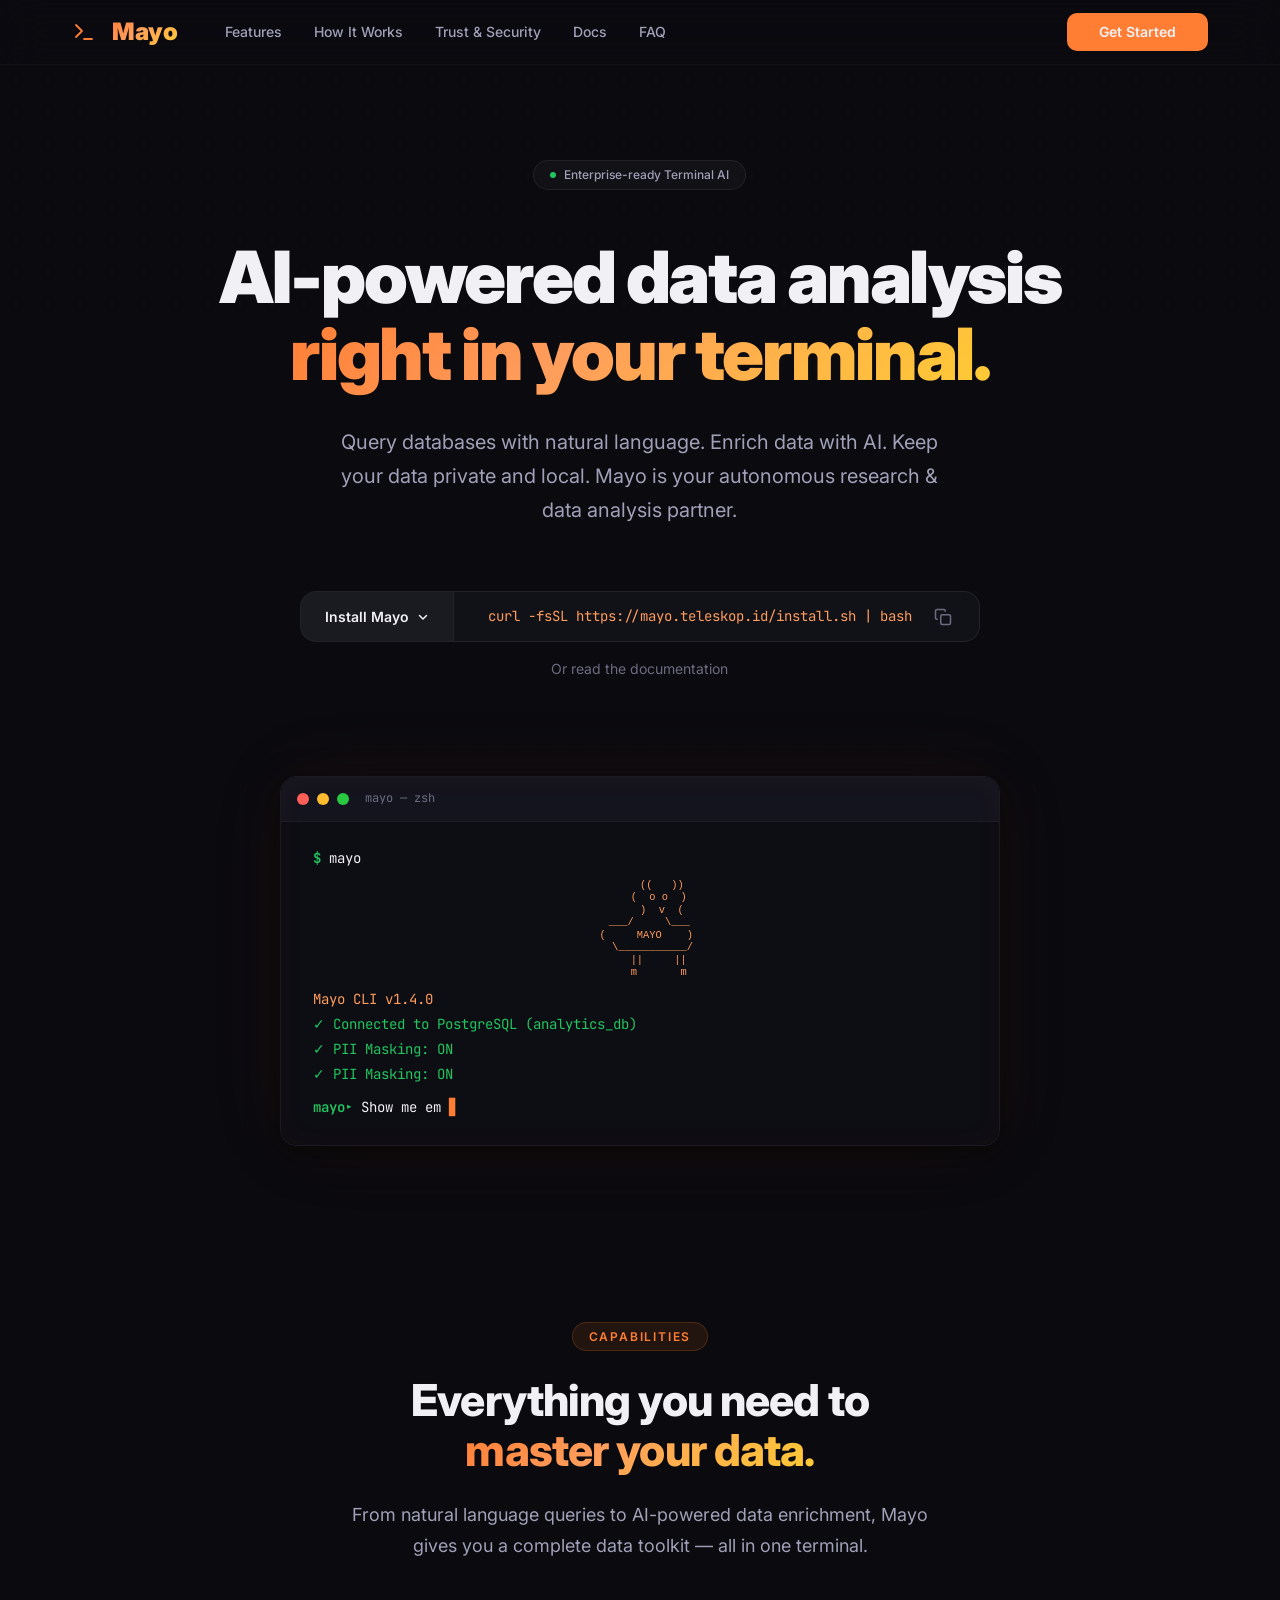
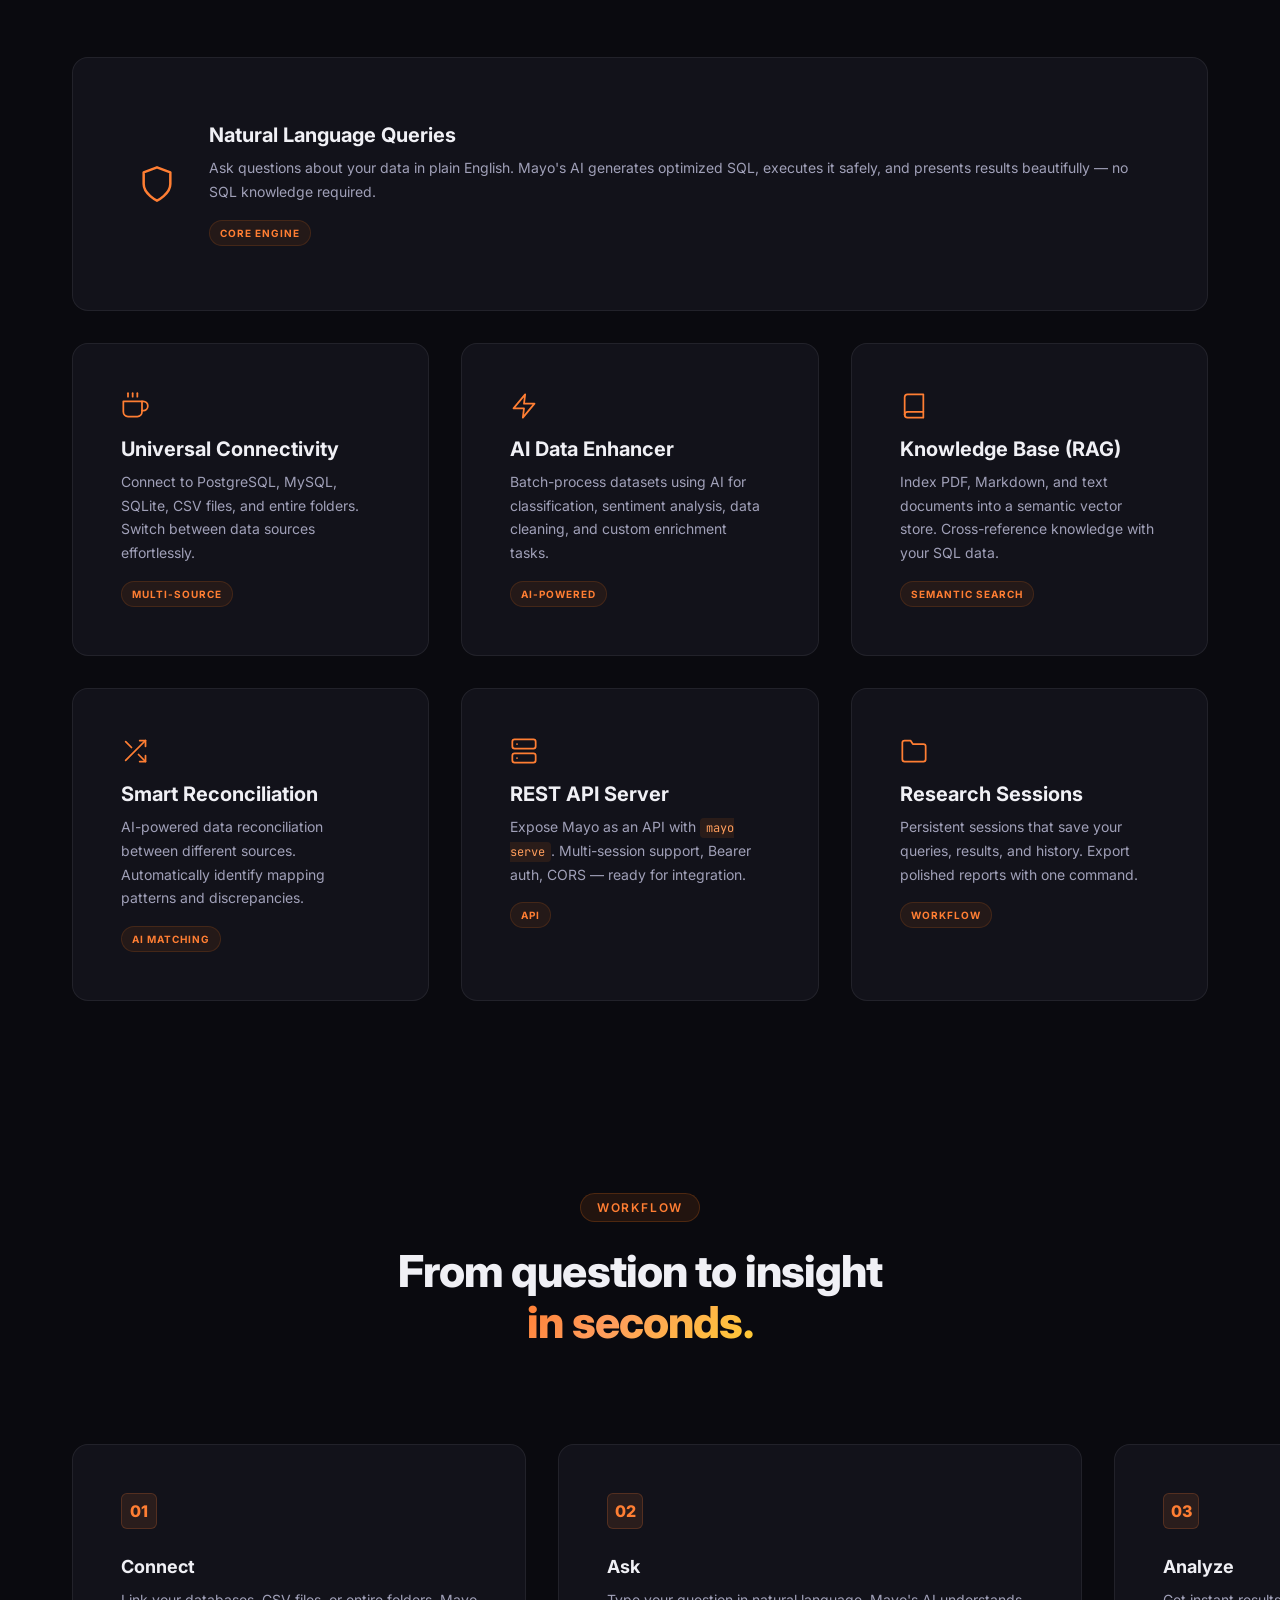
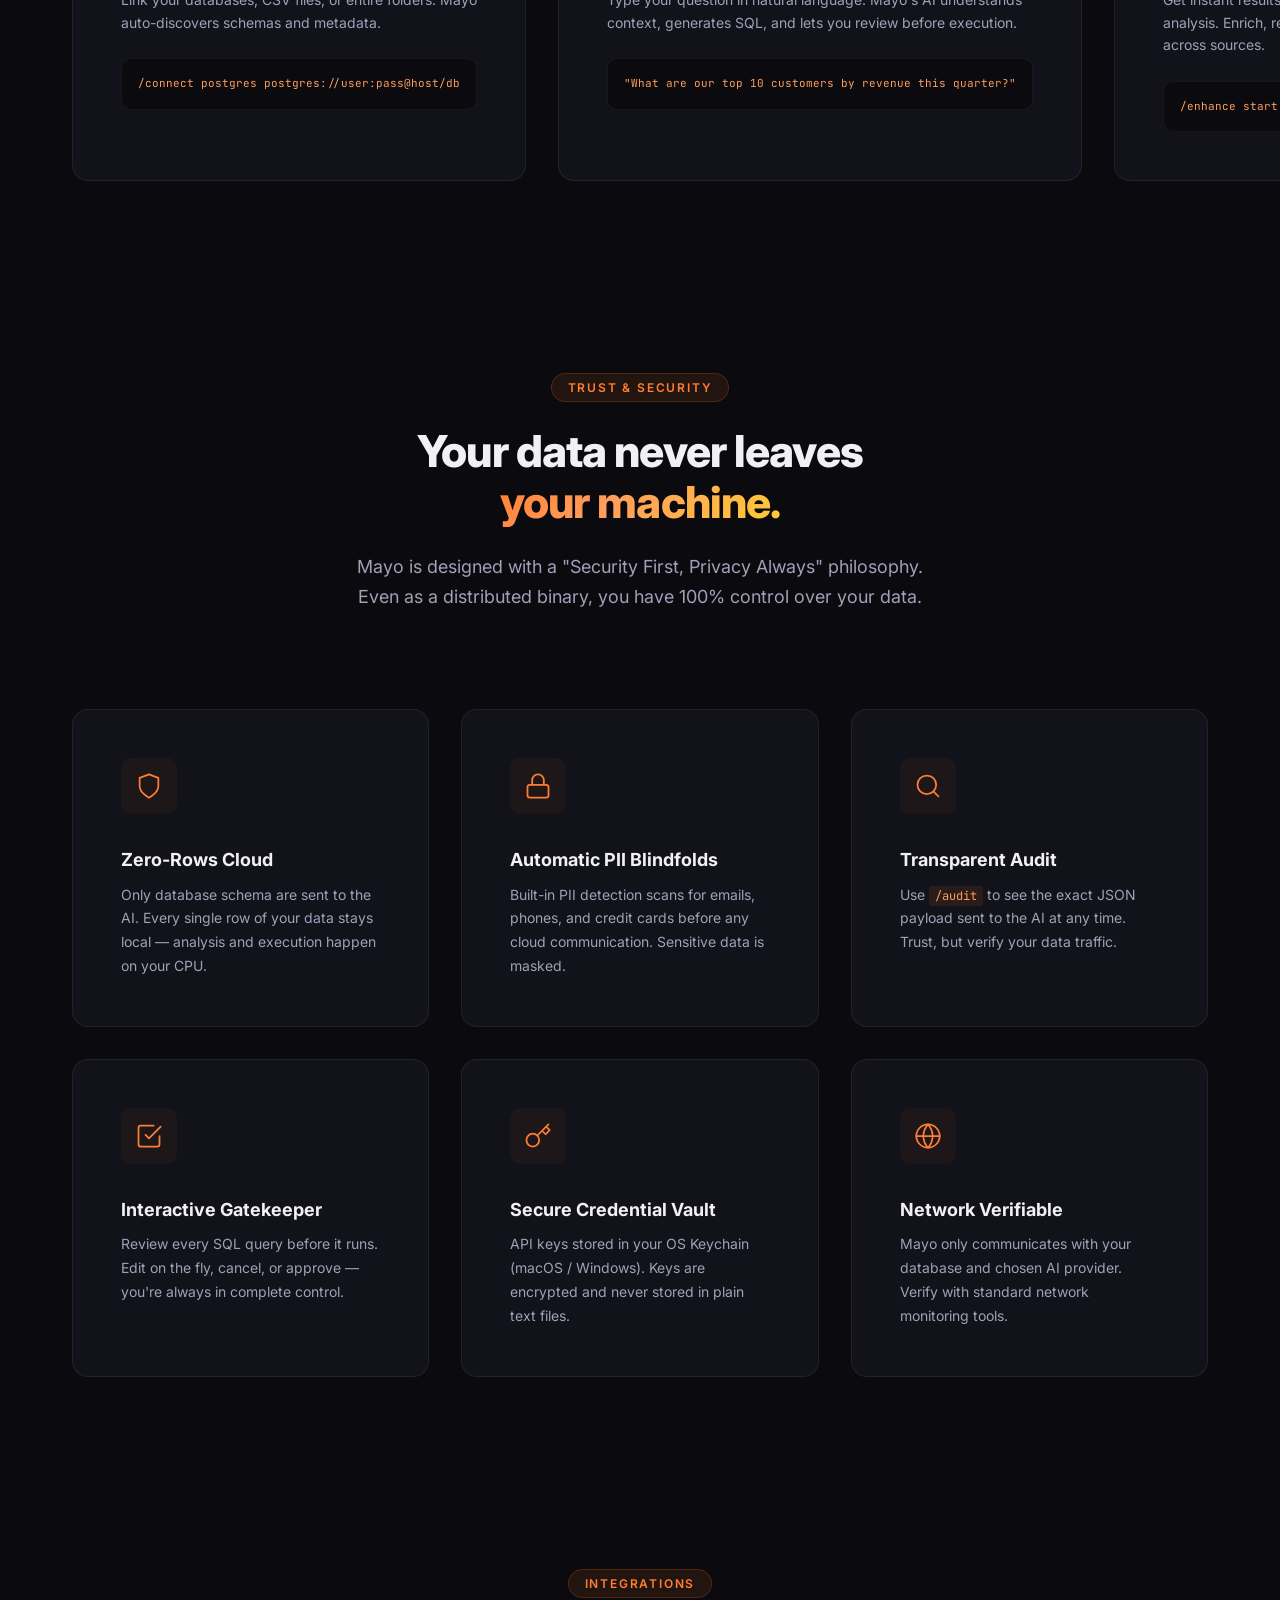
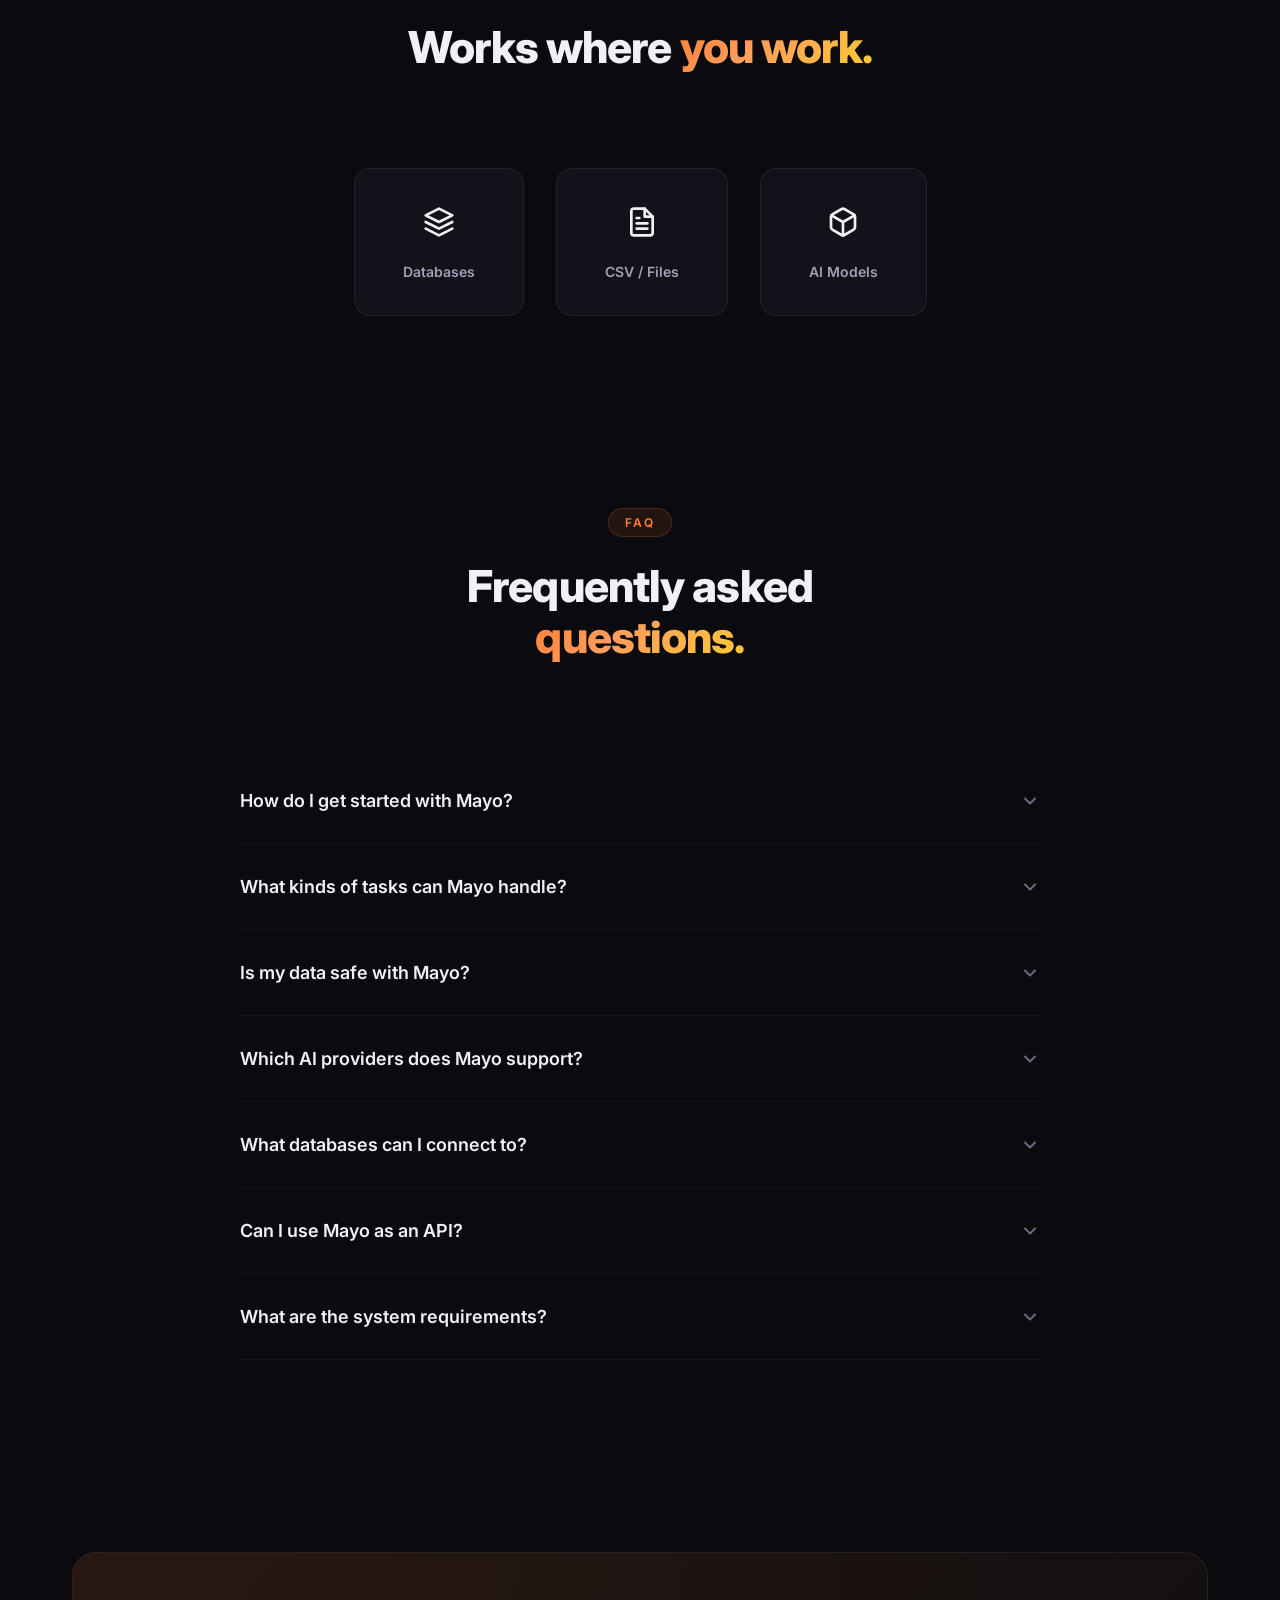
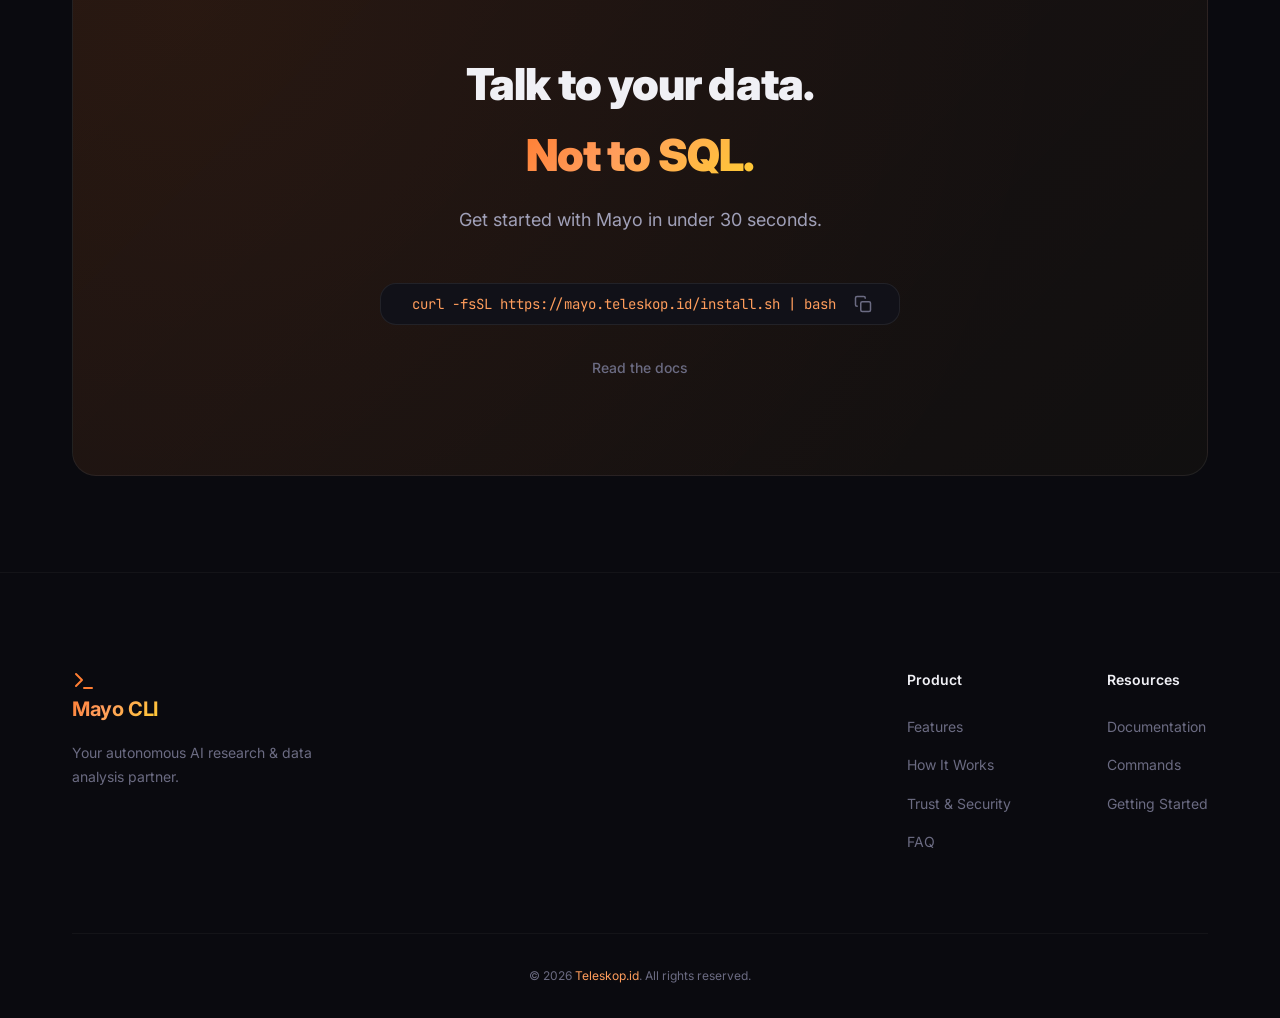
==== commit 9fb9ec97: "fix: responsive for mobile screen" ====
--- a/index.html
+++ b/index.html
@@ -156,28 +156,30 @@
                   10;</span></div>
               <div class="term-line term-spacer"></div>
               <div class="term-line"><span class="term-success">✓ 10 rows returned in 0.23s</span></div>
-              <table class="term-table">
-                <tr>
-                  <th>department</th>
-                  <th>total</th>
-                  <th>avg_salary</th>
-                </tr>
-                <tr>
-                  <td>Engineering</td>
-                  <td>245</td>
-                  <td>125,000</td>
-                </tr>
-                <tr>
-                  <td>Sales</td>
-                  <td>189</td>
-                  <td>95,000</td>
-                </tr>
-                <tr>
-                  <td>Marketing</td>
-                  <td>134</td>
-                  <td>88,000</td>
-                </tr>
-              </table>
+              <div class="term-table-wrap">
+                <table class="term-table">
+                  <tr>
+                    <th>department</th>
+                    <th>total</th>
+                    <th>avg_salary</th>
+                  </tr>
+                  <tr>
+                    <td>Engineering</td>
+                    <td>245</td>
+                    <td>125,000</td>
+                  </tr>
+                  <tr>
+                    <td>Sales</td>
+                    <td>189</td>
+                    <td>95,000</td>
+                  </tr>
+                  <tr>
+                    <td>Marketing</td>
+                    <td>134</td>
+                    <td>88,000</td>
+                  </tr>
+                </table>
+              </div>
             </div>
           </div>
         </div>
--- a/styles.css
+++ b/styles.css
@@ -293,15 +293,29 @@
 }
 
 .nav-mobile-menu {
-  display: none;
+  display: flex;
   flex-direction: column;
   gap: var(--space-md);
-  padding: var(--space-lg) var(--space-xl) var(--space-xl);
-  border-top: 1px solid var(--border-subtle);
+  padding: var(--space-xl);
+  background: rgba(10, 10, 15, 0.98);
+  backdrop-filter: blur(20px);
+  -webkit-backdrop-filter: blur(20px);
+  border-bottom: 1px solid var(--border-subtle);
+  position: absolute;
+  top: 100%;
+  left: 0;
+  right: 0;
+  z-index: 999;
+  transform: translateY(-10px);
+  opacity: 0;
+  transition: all var(--transition-base);
+  pointer-events: none;
 }
 
 .nav-mobile-menu.active {
-  display: flex;
+  transform: translateY(0);
+  opacity: 1;
+  pointer-events: all;
 }
 
 /* ===== HERO ===== */
@@ -571,8 +585,19 @@
   border-radius: var(--radius-lg);
   overflow: hidden;
   border: 1px solid var(--border-card);
-  box-shadow: var(--shadow-lg), 0 0 80px rgba(249, 115, 22, 0.05);
+  box-shadow: var(--shadow-lg), 0 0 80px rgba(249, 115, 22, 0.08);
+  /* Stronger glow */
   animation: fadeInUp 0.6s ease 0.4s both;
+  position: relative;
+}
+
+.terminal-preview::after {
+  content: '';
+  position: absolute;
+  inset: 0;
+  border-radius: inherit;
+  box-shadow: inset 0 0 30px rgba(249, 115, 22, 0.03);
+  pointer-events: none;
 }
 
 .terminal-bar {
@@ -1266,17 +1291,24 @@
     display: flex;
   }
 
+  .nav-mobile-menu {
+    background: rgba(10, 10, 15, 0.95);
+    backdrop-filter: blur(20px);
+  }
+
   .hero {
-    padding: 120px 0 60px;
+    padding: 100px 0 60px;
     min-height: auto;
   }
 
   .hero-title {
-    font-size: var(--text-3xl);
+    font-size: var(--text-4xl);
+    line-height: 1.1;
   }
 
   .hero-subtitle {
     font-size: var(--text-base);
+    padding: 0 var(--space-md);
   }
 
   .section-title {
@@ -1285,26 +1317,57 @@
 
   .install-box {
     flex-direction: column;
+    border-radius: var(--radius-md);
   }
 
   .install-dropdown-btn {
     border-right: none;
     border-bottom: 1px solid var(--border-subtle);
-    justify-content: center;
+    justify-content: space-between;
+    padding: var(--space-md) var(--space-lg);
+    width: 100%;
+  }
+
+  .install-command-wrap {
+    padding: var(--space-md) var(--space-sm) var(--space-md) var(--space-lg);
+  }
+
+  .terminal-preview {
+    margin: 0 -10px;
+    border-radius: var(--radius-md);
+  }
+
+  .terminal-body {
     padding: var(--space-md);
-  }
-
-  .install-command-wrap {
-    padding: var(--space-md);
+    min-height: auto;
+  }
+
+  .ascii-art {
+    font-size: 0.5rem;
+    overflow-x: auto;
+  }
+
+  .term-table-wrap {
+    overflow-x: auto;
+    width: 100%;
+    -webkit-overflow-scrolling: touch;
+    padding-bottom: 4px;
   }
 
   .features-grid {
     grid-template-columns: 1fr;
+    gap: var(--space-md);
+  }
+
+  .feature-card {
+    padding: var(--space-xl);
   }
 
   .feature-card-large {
     grid-column: span 1;
-    grid-template-columns: 1fr;
+    flex-direction: column;
+    align-items: flex-start;
+    padding: var(--space-xl);
   }
 
   .steps-grid {
@@ -1316,27 +1379,46 @@
     padding: var(--space-xl);
   }
 
+  .step-code {
+    max-width: 100%;
+    overflow-x: auto;
+  }
+
   .trust-grid {
     grid-template-columns: 1fr;
+    gap: var(--space-md);
   }
 
   .footer-inner {
     flex-direction: column;
-    gap: var(--space-2xl);
+    gap: var(--space-3xl);
   }
 
   .footer-links-grid {
-    flex-wrap: wrap;
+    display: grid;
+    grid-template-columns: 1fr 1fr;
     gap: var(--space-2xl);
   }
 
   .cta-inner h2 {
     font-size: var(--text-3xl);
   }
+
+  .cta-inner {
+    padding: var(--space-3xl) var(--space-md);
+  }
 }
 
 @media (max-width: 480px) {
   .hero-title {
+    font-size: var(--text-3xl);
+  }
+
+  .hero-subtitle {
+    font-size: 0.95rem;
+  }
+
+  .section-title {
     font-size: var(--text-2xl);
   }
 
@@ -1345,8 +1427,18 @@
   }
 
   .integration-item {
-    min-width: 80px;
-    padding: var(--space-md) var(--space-lg);
+    min-width: calc(50% - var(--space-md));
+    padding: var(--space-md);
+  }
+
+  .terminal-body {
+    font-size: 11px;
+    padding: var(--space-sm) var(--space-md);
+  }
+
+  .term-table th,
+  .term-table td {
+    padding: 2px 8px 2px 0;
   }
 }
 
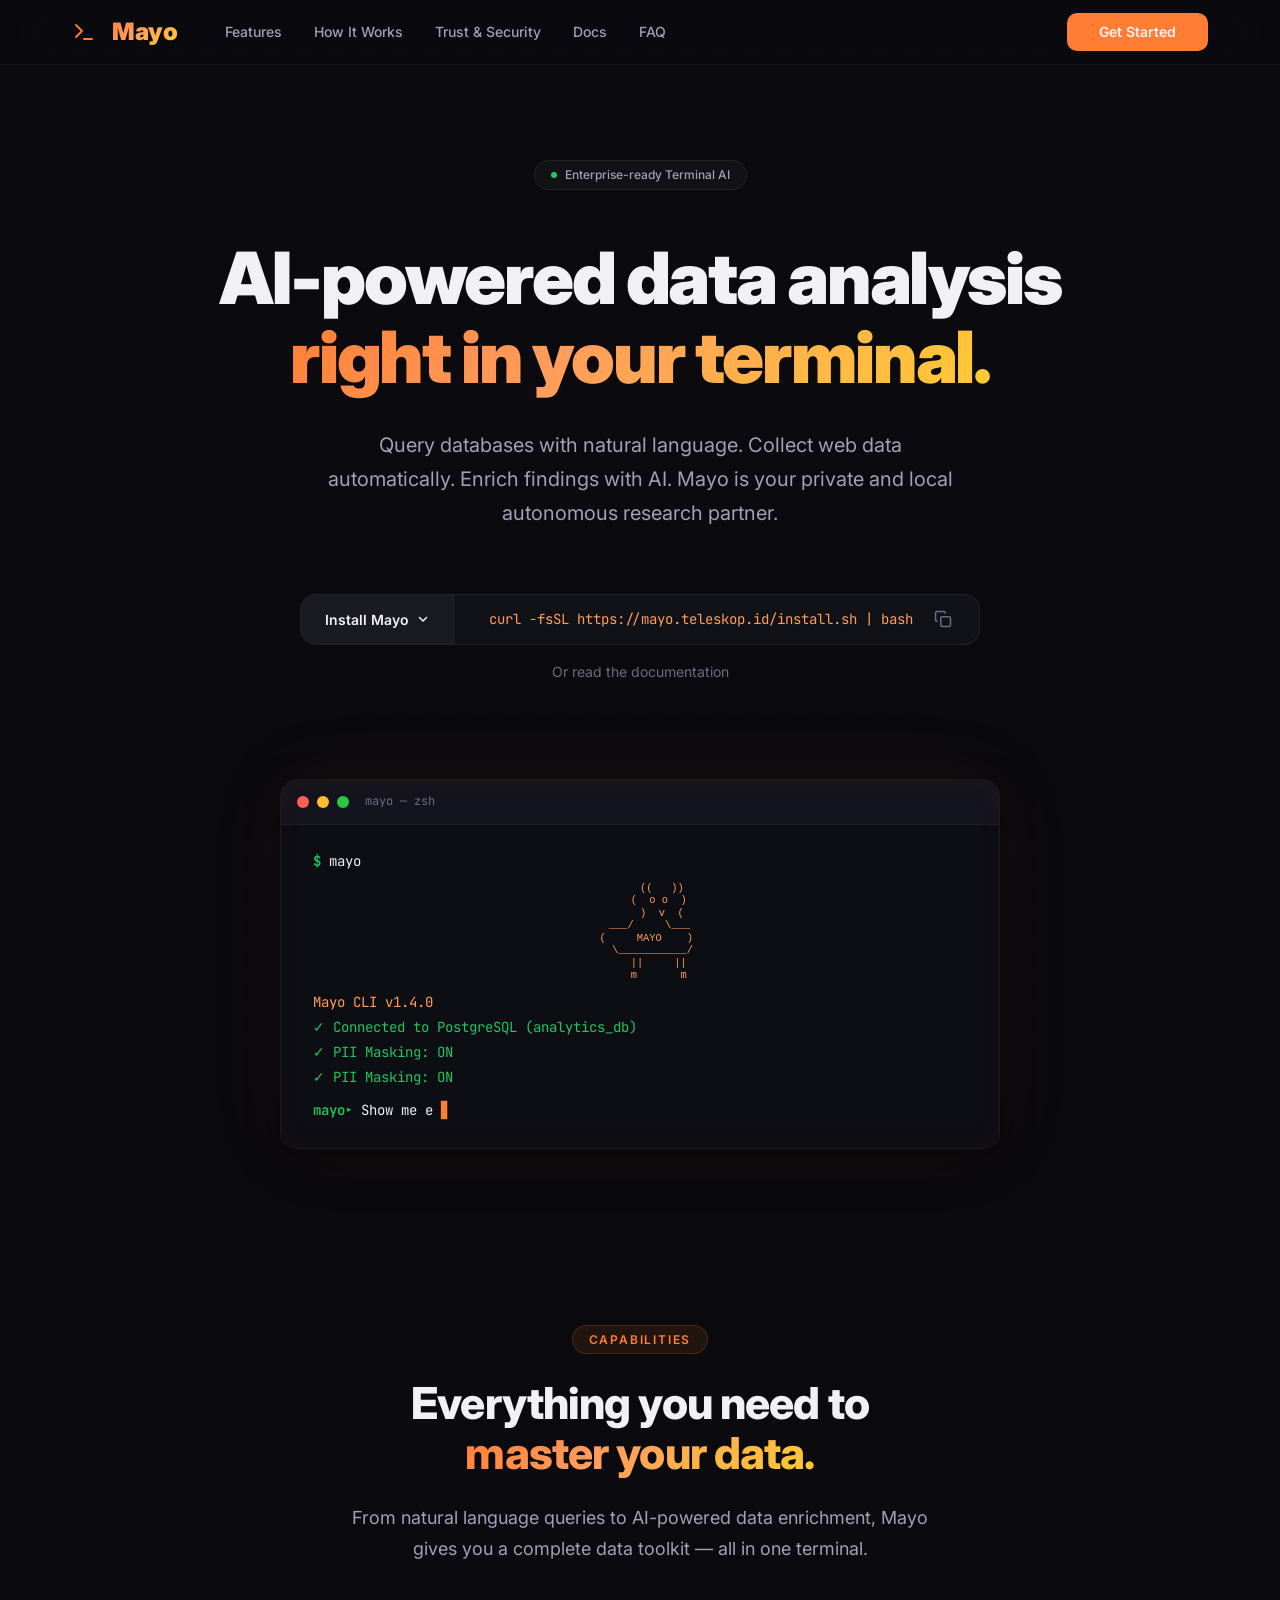
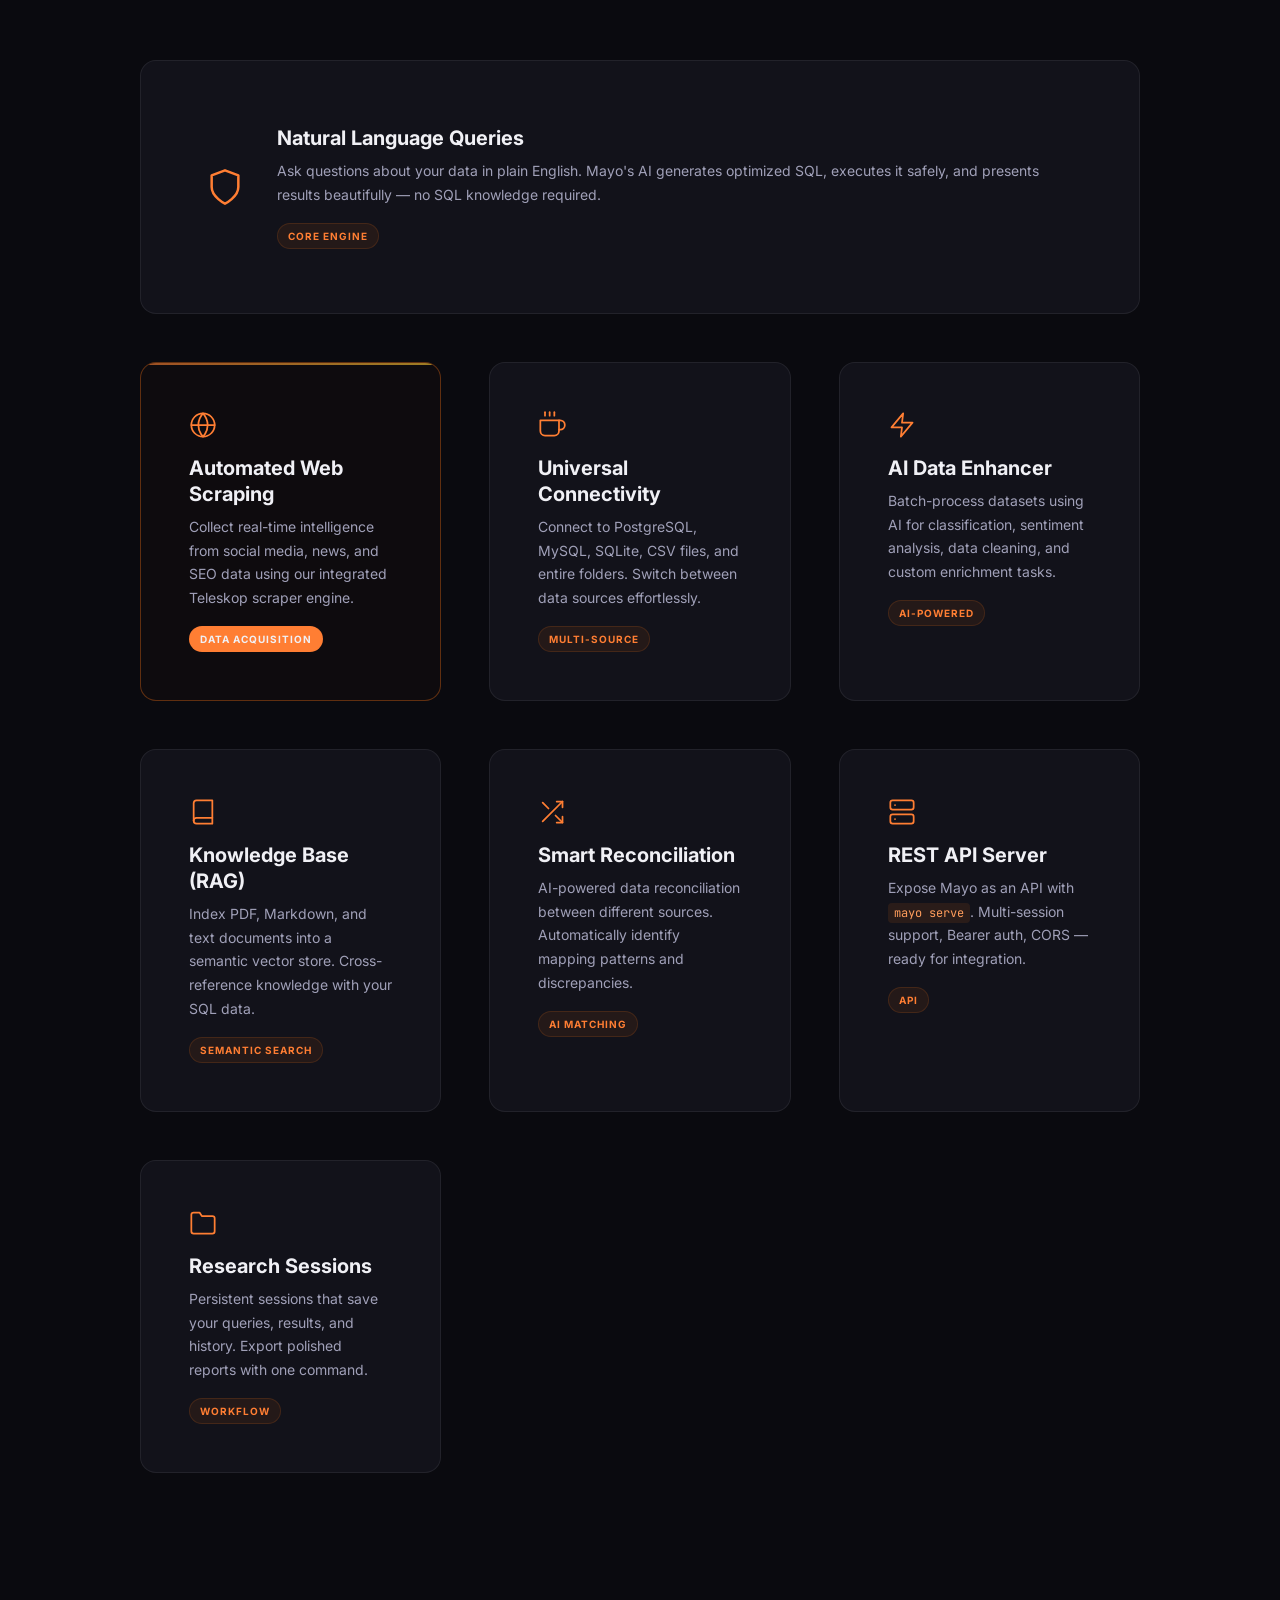
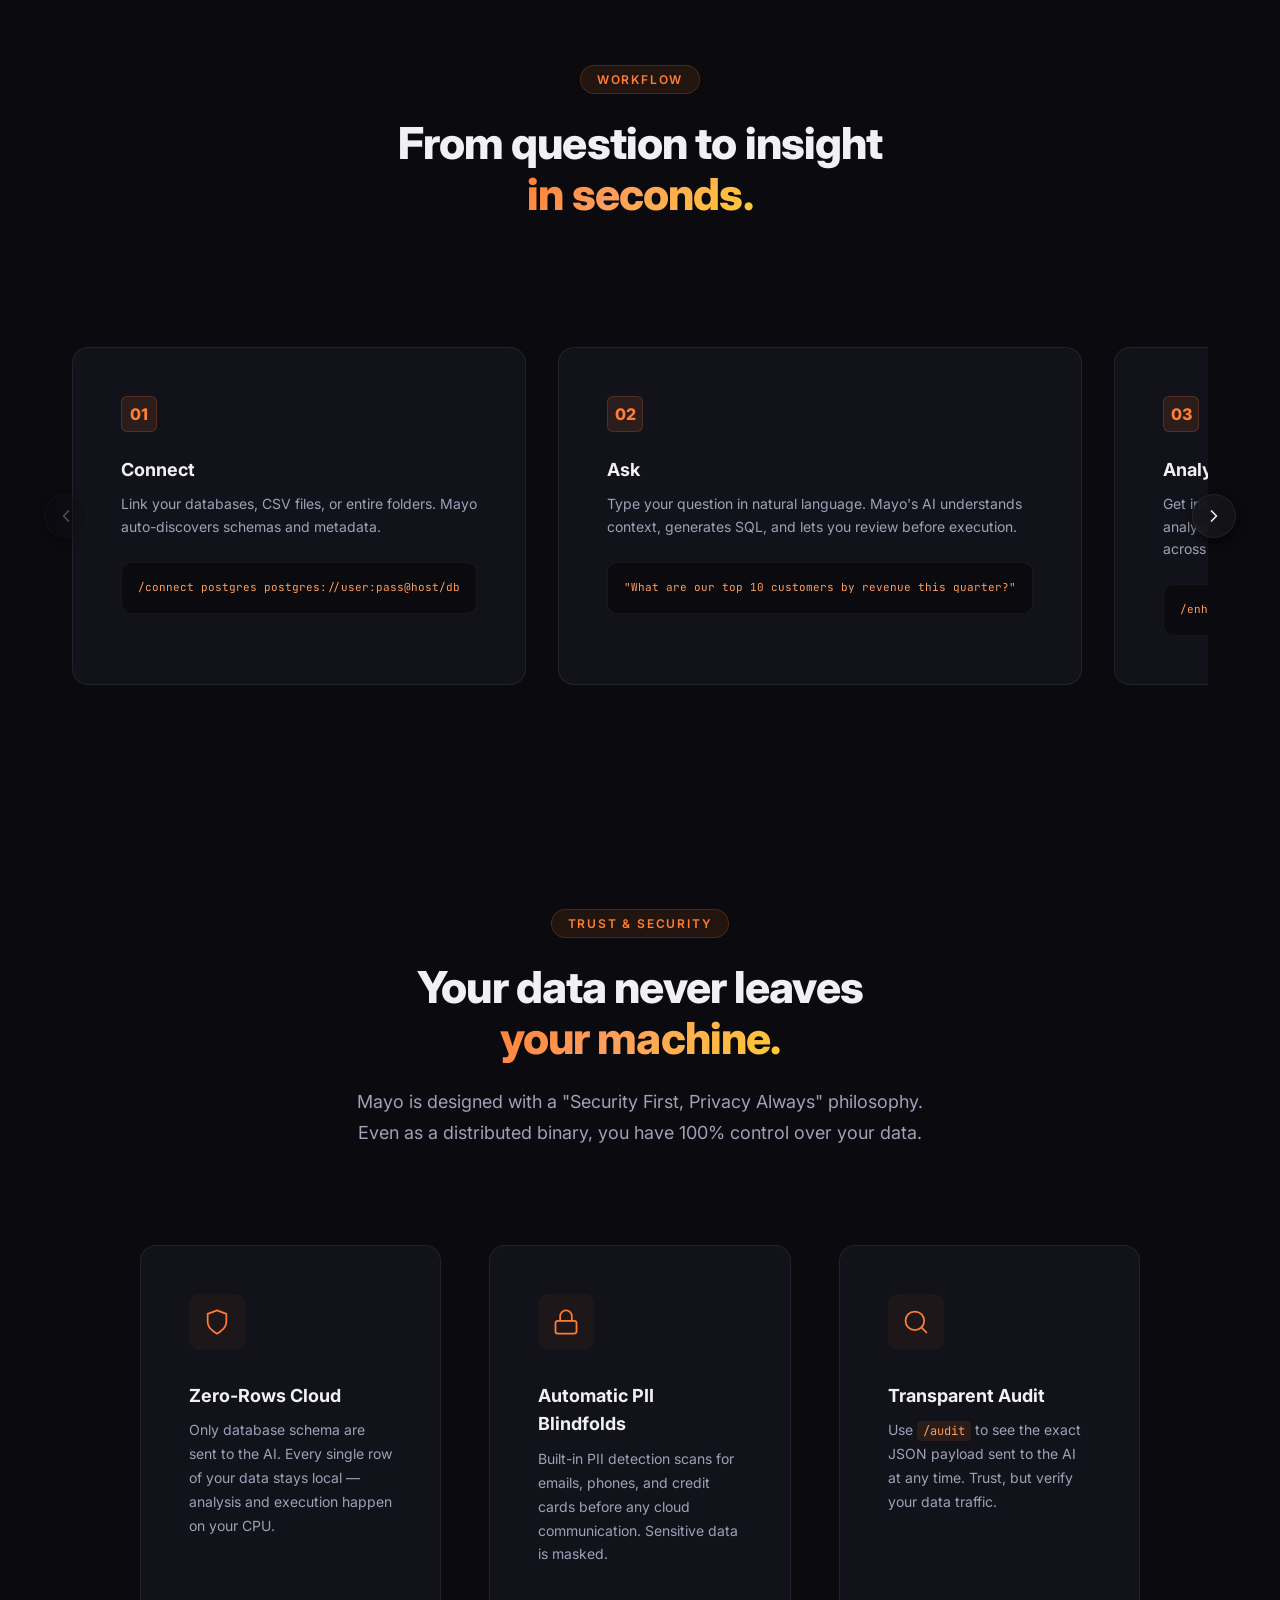
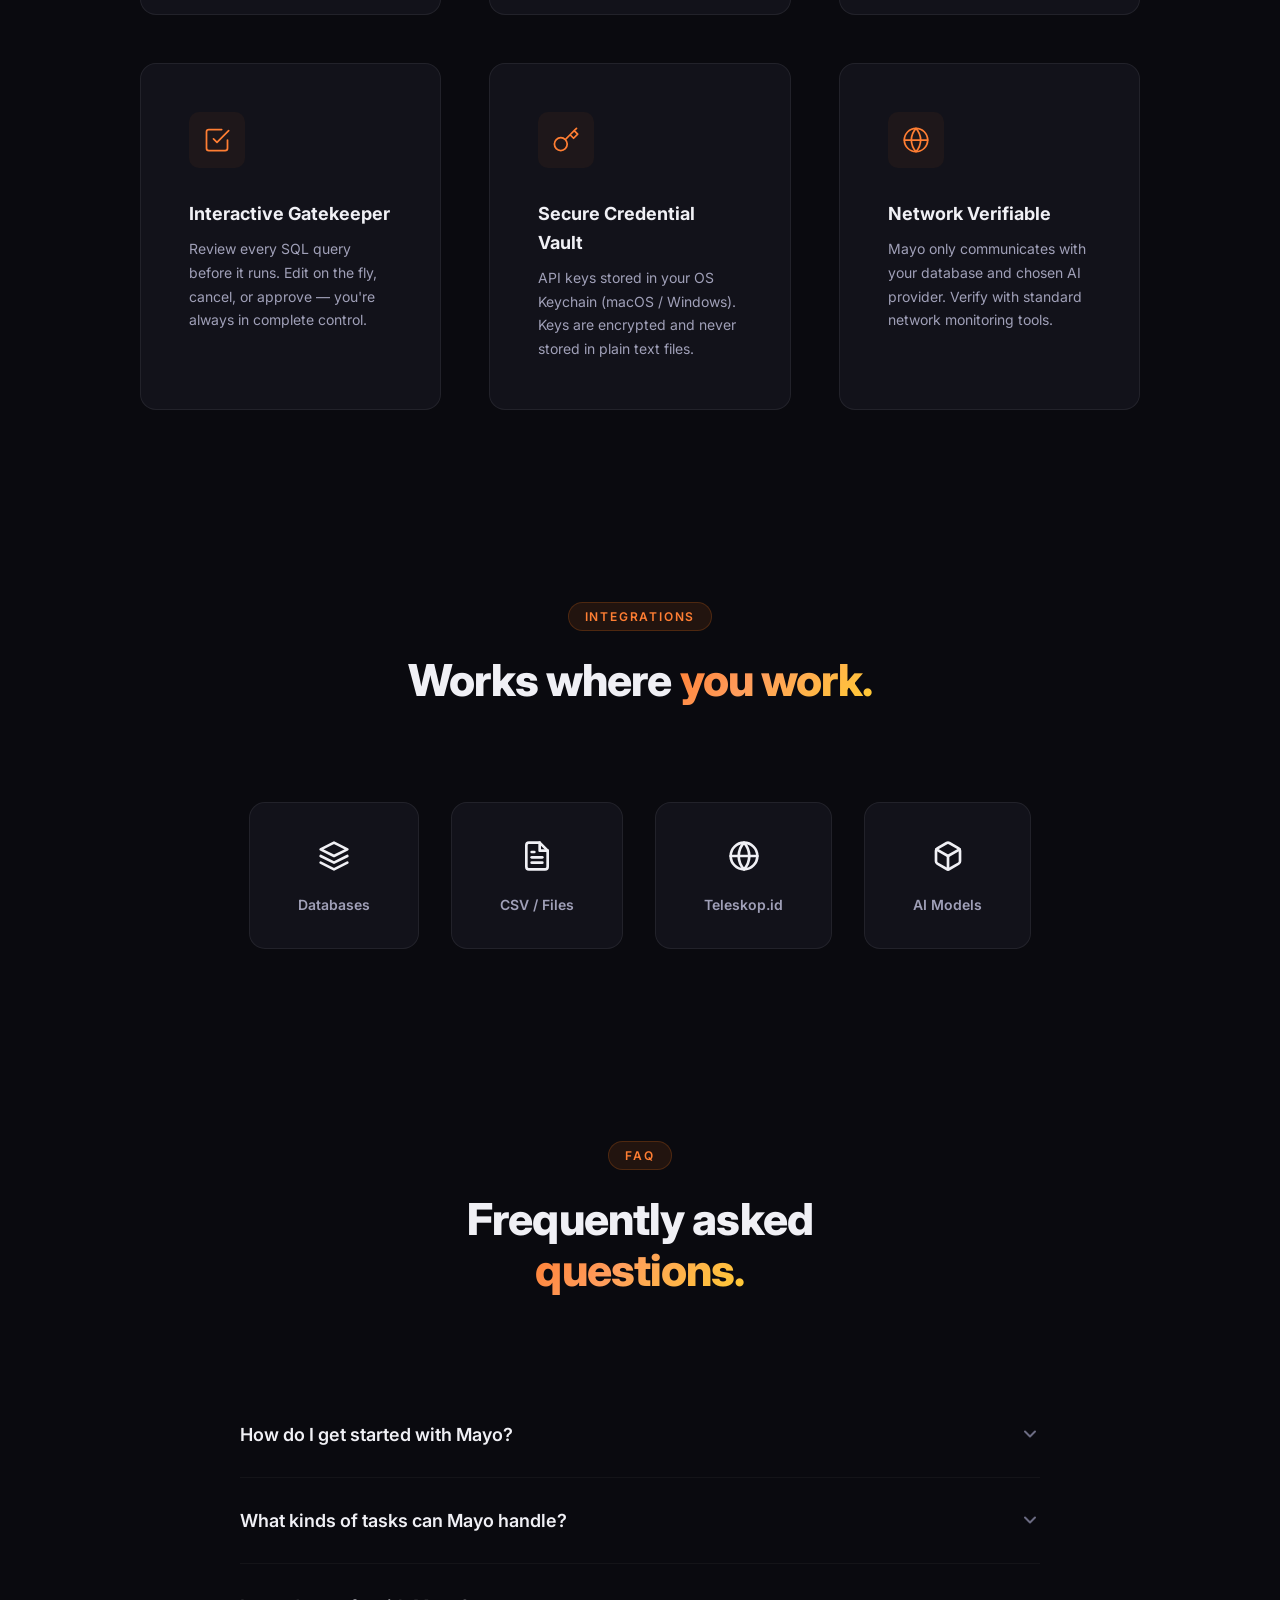
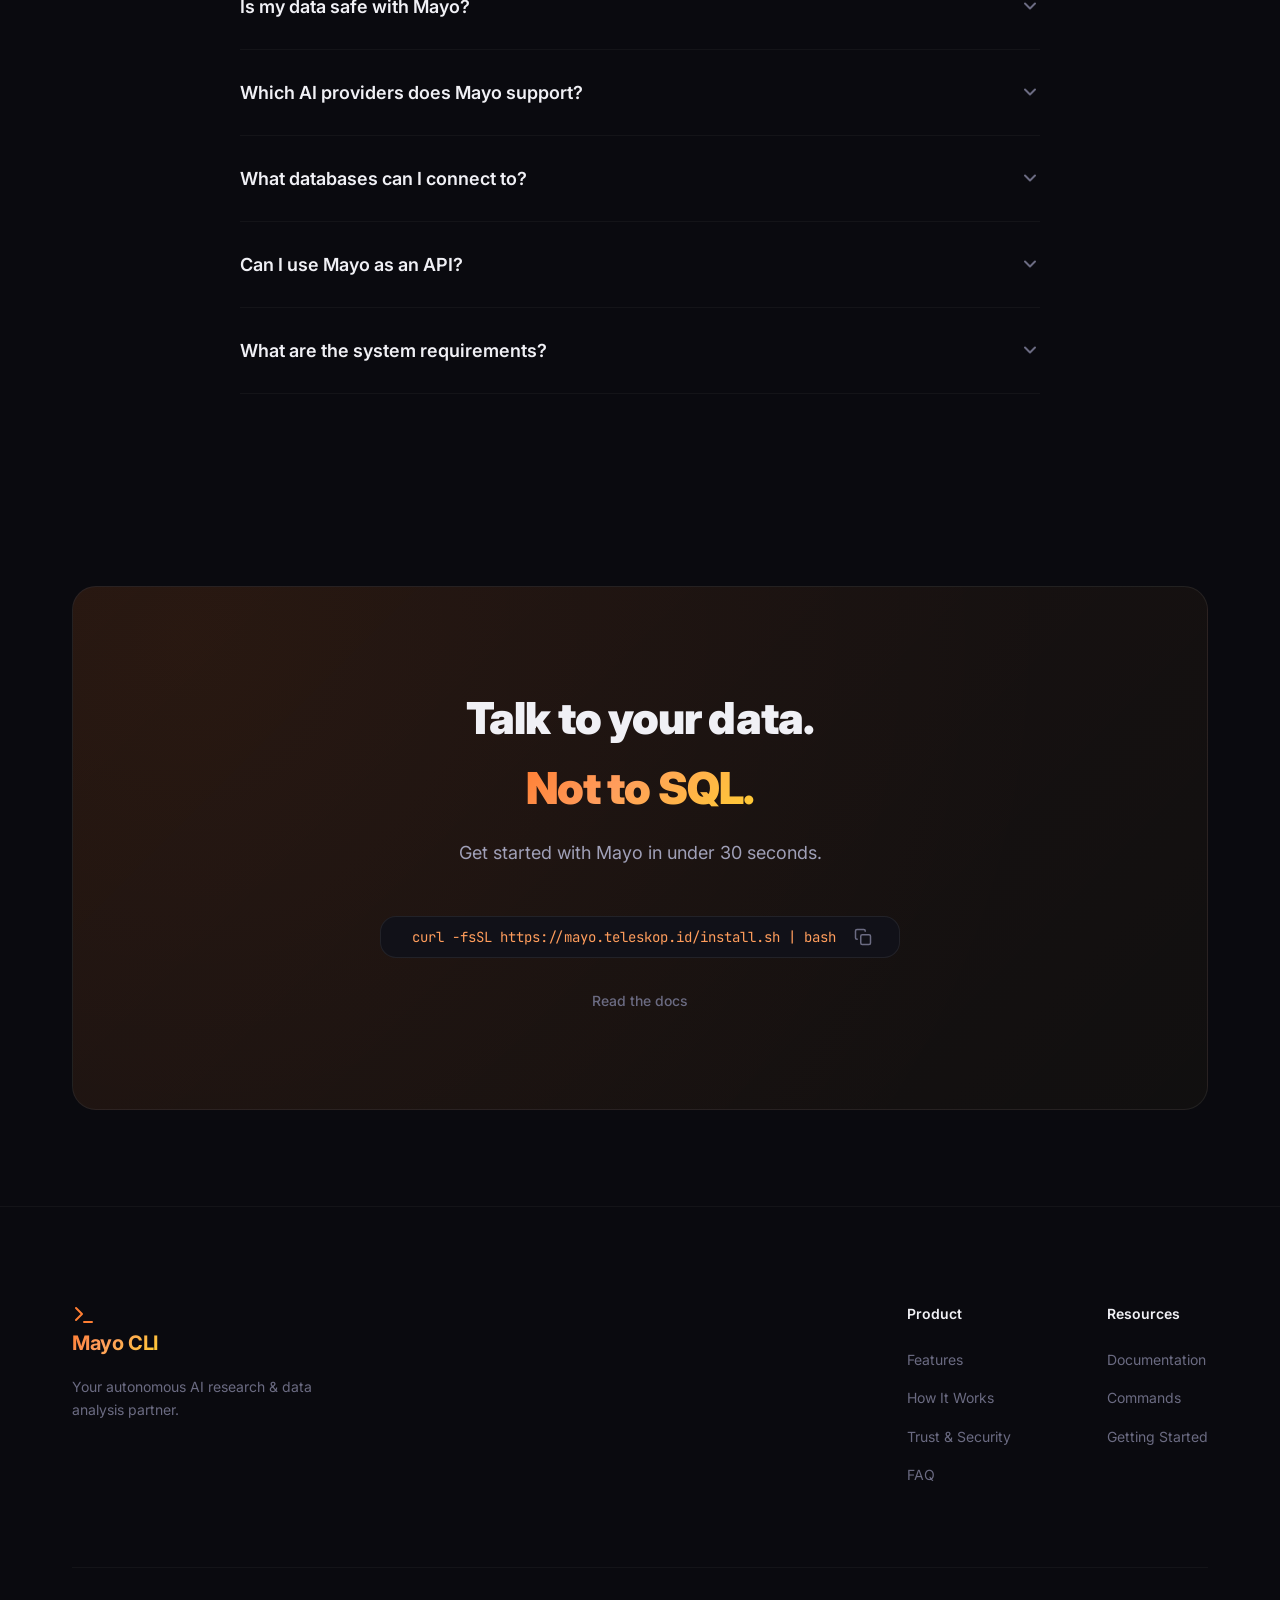
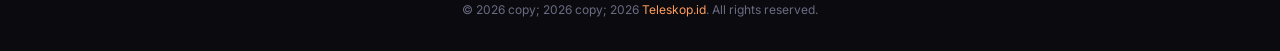
==== commit aafc0979: "feat: add agentic mode" ====
--- a/index.html
+++ b/index.html
@@ -72,8 +72,8 @@
         <span class="hero-gradient-text">right in your terminal.</span>
       </h1>
       <p class="hero-subtitle">
-        Query databases with natural language. Enrich data with AI. Keep your data private and local.
-        Mayo is your autonomous research & data analysis partner.
+        Query databases with natural language. Collect web data automatically. Enrich findings with AI.
+        Mayo is your private and local autonomous research partner.
       </p>
 
       <!-- INSTALL COMMAND -->
@@ -211,6 +211,20 @@
             <div class="feature-tag">CORE ENGINE</div>
           </div>
         </div>
+        <div class="feature-card highlight-card">
+          <div class="feature-icon">
+            <svg viewBox="0 0 24 24" fill="none" stroke="currentColor" stroke-width="1.5" stroke-linecap="round"
+              stroke-linejoin="round">
+              <circle cx="12" cy="12" r="10" />
+              <line x1="2" y1="12" x2="22" y2="12" />
+              <path d="M12 2a15.3 15.3 0 0 1 4 10 15.3 15.3 0 0 1-4 10 15.3 15.3 0 0 1-4-10 15.3 15.3 0 0 1 4-10z" />
+            </svg>
+          </div>
+          <h3>Automated Web Scraping</h3>
+          <p>Collect real-time intelligence from social media, news, and SEO data using our integrated Teleskop scraper
+            engine.</p>
+          <div class="feature-tag">DATA ACQUISITION</div>
+        </div>
         <div class="feature-card">
           <div class="feature-icon">
             <svg viewBox="0 0 24 24" fill="none" stroke="currentColor" stroke-width="1.5" stroke-linecap="round"
@@ -306,39 +320,55 @@
         <span class="section-tag">Workflow</span>
         <h2 class="section-title">From question to insight<br /><span class="gradient-text">in seconds.</span></h2>
       </div>
-      <div class="steps-grid">
-        <div class="step-card">
-          <div class="step-number">01</div>
-          <h3>Connect</h3>
-          <p>Link your databases, CSV files, or entire folders. Mayo auto-discovers schemas and metadata.</p>
-          <div class="step-code">
-            <code>/connect postgres postgres://user:pass@host/db</code>
-          </div>
-        </div>
-        <div class="step-card">
-          <div class="step-number">02</div>
-          <h3>Ask</h3>
-          <p>Type your question in natural language. Mayo's AI understands context, generates SQL, and lets you review
-            before execution.</p>
-          <div class="step-code">
-            <code>"What are our top 10 customers by revenue this quarter?"</code>
-          </div>
-        </div>
-        <div class="step-card">
-          <div class="step-number">03</div>
-          <h3>Analyze</h3>
-          <p>Get instant results with optional AI-powered analysis. Enrich, reconcile, and cross-reference across
-            sources.</p>
-          <div class="step-code">
-            <code>/enhance start --prompt "Classify sentiment"</code>
-          </div>
-        </div>
-        <div class="step-card">
-          <div class="step-number">04</div>
-          <h3>Share</h3>
-          <p>Export beautiful markdown reports, share via API, or save results for later research sessions.</p>
-          <div class="step-code">
-            <code>/share quarterly_analysis.md</code>
+      <div class="steps-slider-container">
+        <div class="slider-controls">
+          <button class="slider-btn prev" id="stepsPrev" aria-label="Previous step">
+            <svg width="20" height="20" viewBox="0 0 24 24" fill="none" stroke="currentColor" stroke-width="2"
+              stroke-linecap="round" stroke-linejoin="round">
+              <polyline points="15 18 9 12 15 6"></polyline>
+            </svg>
+          </button>
+          <button class="slider-btn next" id="stepsNext" aria-label="Next step">
+            <svg width="20" height="20" viewBox="0 0 24 24" fill="none" stroke="currentColor" stroke-width="2"
+              stroke-linecap="round" stroke-linejoin="round">
+              <polyline points="9 18 15 12 9 6"></polyline>
+            </svg>
+          </button>
+        </div>
+        <div class="steps-grid" id="stepsGrid">
+          <div class="step-card">
+            <div class="step-number">01</div>
+            <h3>Connect</h3>
+            <p>Link your databases, CSV files, or entire folders. Mayo auto-discovers schemas and metadata.</p>
+            <div class="step-code">
+              <code>/connect postgres postgres://user:pass@host/db</code>
+            </div>
+          </div>
+          <div class="step-card">
+            <div class="step-number">02</div>
+            <h3>Ask</h3>
+            <p>Type your question in natural language. Mayo's AI understands context, generates SQL, and lets you review
+              before execution.</p>
+            <div class="step-code">
+              <code>"What are our top 10 customers by revenue this quarter?"</code>
+            </div>
+          </div>
+          <div class="step-card">
+            <div class="step-number">03</div>
+            <h3>Analyze</h3>
+            <p>Get instant results with optional AI-powered analysis. Enrich, reconcile, and cross-reference across
+              sources.</p>
+            <div class="step-code">
+              <code>/enhance start --prompt "Classify sentiment"</code>
+            </div>
+          </div>
+          <div class="step-card">
+            <div class="step-number">04</div>
+            <h3>Share</h3>
+            <p>Export beautiful markdown reports, share via API, or save results for later research sessions.</p>
+            <div class="step-code">
+              <code>/share quarterly_analysis.md</code>
+            </div>
           </div>
         </div>
       </div>
@@ -462,6 +492,17 @@
             </svg>
           </div>
           <span>CSV / Files</span>
+        </div>
+        <div class="integration-item">
+          <div class="integration-icon">
+            <svg width="32" height="32" viewBox="0 0 24 24" fill="none" stroke="currentColor" stroke-width="2"
+              stroke-linecap="round" stroke-linejoin="round">
+              <circle cx="12" cy="12" r="10" />
+              <line x1="2" y1="12" x2="22" y2="12" />
+              <path d="M12 2a15.3 15.3 0 0 1 4 10 15.3 15.3 0 0 1-4 10 15.3 15.3 0 0 1-4-10 15.3 15.3 0 0 1 4-10z" />
+            </svg>
+          </div>
+          <span>Teleskop.id</span>
         </div>
         <div class="integration-item">
           <div class="integration-icon">
@@ -648,7 +689,8 @@
         </div>
       </div>
       <div class="footer-bottom">
-        <p>&copy; 2026 <a href="https://teleskop.id" target="_blank" rel="noopener">Teleskop.id</a>. All rights
+        <p>&copy; 2026 copy; 2026 copy; 2026 <a href="https://teleskop.id" target="_blank"
+            rel="noopener">Teleskop.id</a>. All rights
           reserved.</p>
       </div>
     </div>
--- a/styles.css
+++ b/styles.css
@@ -129,6 +129,12 @@
   max-width: 1200px;
   margin: 0 auto;
   padding: 0 var(--space-xl);
+}
+
+@media (max-width: 768px) {
+  .section-container {
+    padding: 0 var(--space-md);
+  }
 }
 
 .section-header {
@@ -158,6 +164,48 @@
   letter-spacing: -0.02em;
 }
 
+.slider-controls {
+  position: absolute;
+  top: 50%;
+  left: -28px;
+  right: -28px;
+  transform: translateY(-50%);
+  display: none;
+  /* Hide by default */
+  justify-content: space-between;
+  pointer-events: none;
+  z-index: 20;
+}
+
+.slider-btn {
+  background: rgba(20, 20, 25, 0.8);
+  backdrop-filter: blur(8px);
+  -webkit-backdrop-filter: blur(8px);
+  border: 1px solid var(--border-card);
+  color: var(--text-primary);
+  width: 44px;
+  height: 44px;
+  border-radius: 50%;
+  display: flex;
+  align-items: center;
+  justify-content: center;
+  cursor: pointer;
+  transition: all var(--transition-fast);
+  pointer-events: auto;
+  box-shadow: 0 4px 12px rgba(0, 0, 0, 0.5);
+}
+
+.slider-btn:hover {
+  background: var(--bg-card-hover);
+  border-color: var(--accent-1);
+  color: var(--accent-1);
+  transform: scale(1.05);
+}
+
+.slider-btn:active {
+  transform: scale(0.95);
+}
+
 .section-subtitle {
   font-size: var(--text-lg);
   color: var(--text-secondary);
@@ -190,6 +238,12 @@
   justify-content: space-between;
 }
 
+@media (max-width: 768px) {
+  .nav-container {
+    padding: 0 var(--space-md);
+  }
+}
+
 .nav-logo {
   display: flex;
   align-items: center;
@@ -197,6 +251,13 @@
   font-weight: 800;
   font-size: var(--text-2xl);
   margin-right: var(--space-2xl);
+}
+
+@media (max-width: 768px) {
+  .nav-logo {
+    margin-right: 0;
+    font-size: var(--text-xl);
+  }
 }
 
 .logo-icon {
@@ -328,6 +389,13 @@
   align-items: center;
 }
 
+@media (max-width: 768px) {
+  .hero {
+    padding: 120px 0 60px;
+    min-height: auto;
+  }
+}
+
 .hero-pattern {
   position: absolute;
   top: 0;
@@ -363,7 +431,14 @@
   text-align: center;
   position: relative;
   z-index: 2;
+  width: 100%;
   /* Bring above pattern */
+}
+
+@media (max-width: 768px) {
+  .hero-container {
+    padding: 0 var(--space-md);
+  }
 }
 
 .hero-badge {
@@ -379,6 +454,8 @@
   border-radius: var(--radius-full);
   margin-bottom: var(--space-2xl);
   animation: fadeInUp 0.6s ease;
+  max-width: 100%;
+  white-space: normal;
 }
 
 .badge-dot {
@@ -402,12 +479,16 @@
 }
 
 .hero-title {
-  font-size: var(--text-6xl);
+  font-size: clamp(2.25rem, 8vw, 4.5rem);
   font-weight: 900;
-  line-height: 1.08;
+  line-height: 1.1;
   letter-spacing: -0.03em;
   margin-bottom: var(--space-xl);
   animation: fadeInUp 0.6s ease 0.1s both;
+  overflow-wrap: break-word;
+  word-wrap: break-word;
+  hyphens: auto;
+  max-width: 100%;
 }
 
 .hero-subtitle {
@@ -444,6 +525,7 @@
   border: 1px solid var(--border-card);
   border-radius: var(--radius-lg);
   max-width: 680px;
+  width: 100%;
   margin: 0 auto;
   overflow: hidden;
   transition: border-color var(--transition-base), box-shadow var(--transition-base);
@@ -581,6 +663,7 @@
 /* ===== TERMINAL PREVIEW ===== */
 .terminal-preview {
   max-width: 720px;
+  width: 100%;
   margin: 0 auto;
   border-radius: var(--radius-lg);
   overflow: hidden;
@@ -865,15 +948,51 @@
   border: 1px solid rgba(249, 115, 22, 0.15);
 }
 
+.highlight-card {
+  border-color: rgba(249, 115, 22, 0.35) !important;
+  background: rgba(249, 115, 22, 0.02);
+}
+
+.highlight-card::before {
+  opacity: 0.6 !important;
+}
+
+.highlight-card:hover {
+  background: rgba(249, 115, 22, 0.05) !important;
+  box-shadow: 0 0 30px rgba(249, 115, 22, 0.15);
+}
+
+.highlight-card .feature-tag {
+  background: var(--accent-1);
+  color: var(--text-primary);
+  border-color: transparent;
+}
+
 /* ===== HOW IT WORKS ===== */
 .how-it-works {
   padding: var(--space-4xl) 0;
 }
 
+.steps-slider-container {
+  overflow: visible;
+  position: relative;
+}
+
 .steps-grid {
-  display: grid;
-  grid-template-columns: repeat(4, 1fr);
+  display: flex;
   gap: var(--space-xl);
+  overflow-x: auto;
+  scroll-snap-type: x mandatory;
+  scroll-behavior: smooth;
+  -webkit-overflow-scrolling: touch;
+  padding: var(--space-xl) 0;
+  margin: -var(--space-xl) 0;
+  scrollbar-width: none;
+  -ms-overflow-style: none;
+}
+
+.steps-grid::-webkit-scrollbar {
+  display: none;
 }
 
 .step-card {
@@ -1258,6 +1377,28 @@
 }
 
 /* ===== RESPONSIVE ===== */
+@media (min-width: 1201px) {
+  .slider-controls {
+    display: flex;
+  }
+
+  .steps-grid {
+    max-width: none;
+  }
+
+  .features-grid,
+  .trust-grid {
+    max-width: 1000px;
+    margin: 0 auto;
+    gap: var(--space-2xl);
+  }
+
+  .step-card {
+    flex: 0 0 350px;
+    scroll-snap-align: start;
+  }
+}
+
 @media (max-width: 1024px) {
   .hero-title {
     font-size: var(--text-5xl);
@@ -1272,7 +1413,12 @@
   }
 
   .steps-grid {
-    grid-template-columns: repeat(2, 1fr);
+    grid-template-columns: none;
+    display: flex;
+  }
+
+  .step-card {
+    flex: 0 0 320px;
   }
 
   .trust-grid {
@@ -1292,23 +1438,32 @@
   }
 
   .nav-mobile-menu {
-    background: rgba(10, 10, 15, 0.95);
+    background: rgba(10, 10, 15, 0.98);
     backdrop-filter: blur(20px);
+    padding: var(--space-2xl) var(--space-xl);
+  }
+
+  .nav-mobile-menu .nav-link {
+    font-size: var(--text-lg);
+    padding: var(--space-sm) 0;
+    border-bottom: 1px solid var(--border-subtle);
   }
 
   .hero {
-    padding: 100px 0 60px;
+    padding: 120px 0 60px;
     min-height: auto;
   }
 
   .hero-title {
-    font-size: var(--text-4xl);
+    font-size: clamp(1.75rem, 9vw, 2.5rem);
     line-height: 1.1;
   }
 
   .hero-subtitle {
     font-size: var(--text-base);
-    padding: 0 var(--space-md);
+    padding: 0;
+    margin-bottom: var(--space-2xl);
+    max-width: 100%;
   }
 
   .section-title {
@@ -1329,11 +1484,15 @@
   }
 
   .install-command-wrap {
-    padding: var(--space-md) var(--space-sm) var(--space-md) var(--space-lg);
+    padding: var(--space-md);
+  }
+
+  .install-command {
+    font-size: 13px;
   }
 
   .terminal-preview {
-    margin: 0 -10px;
+    margin: 0;
     border-radius: var(--radius-md);
   }
 
@@ -1370,18 +1529,34 @@
     padding: var(--space-xl);
   }
 
+  .steps-slider-container {
+    margin-left: -var(--space-md);
+    margin-right: -var(--space-md);
+  }
+
   .steps-grid {
-    grid-template-columns: 1fr;
-    gap: var(--space-md);
+    grid-template-columns: none;
+    display: flex;
+    padding-left: var(--space-md);
+    padding-right: var(--space-md);
   }
 
   .step-card {
-    padding: var(--space-xl);
+    flex: 0 0 85vw;
+    padding: var(--space-lg);
+    scroll-snap-align: center;
+  }
+
+  .step-card {
+    padding: var(--space-md);
+    overflow: hidden;
+    min-width: 0;
   }
 
   .step-code {
     max-width: 100%;
     overflow-x: auto;
+    padding: var(--space-sm) var(--space-md);
   }
 
   .trust-grid {
@@ -1411,15 +1586,21 @@
 
 @media (max-width: 480px) {
   .hero-title {
-    font-size: var(--text-3xl);
+    font-size: clamp(1.2rem, 12vw, 1.85rem);
+    line-height: 1.1;
   }
 
   .hero-subtitle {
-    font-size: 0.95rem;
+    font-size: 0.9rem;
+    line-height: 1.6;
   }
 
   .section-title {
-    font-size: var(--text-2xl);
+    font-size: 1.75rem;
+  }
+
+  .section-header {
+    margin-bottom: var(--space-2xl);
   }
 
   .integrations-row {
@@ -1432,13 +1613,17 @@
   }
 
   .terminal-body {
-    font-size: 11px;
+    font-size: 10px;
     padding: var(--space-sm) var(--space-md);
   }
 
   .term-table th,
   .term-table td {
     padding: 2px 8px 2px 0;
+  }
+
+  .install-command {
+    font-size: 12px;
   }
 }
 
